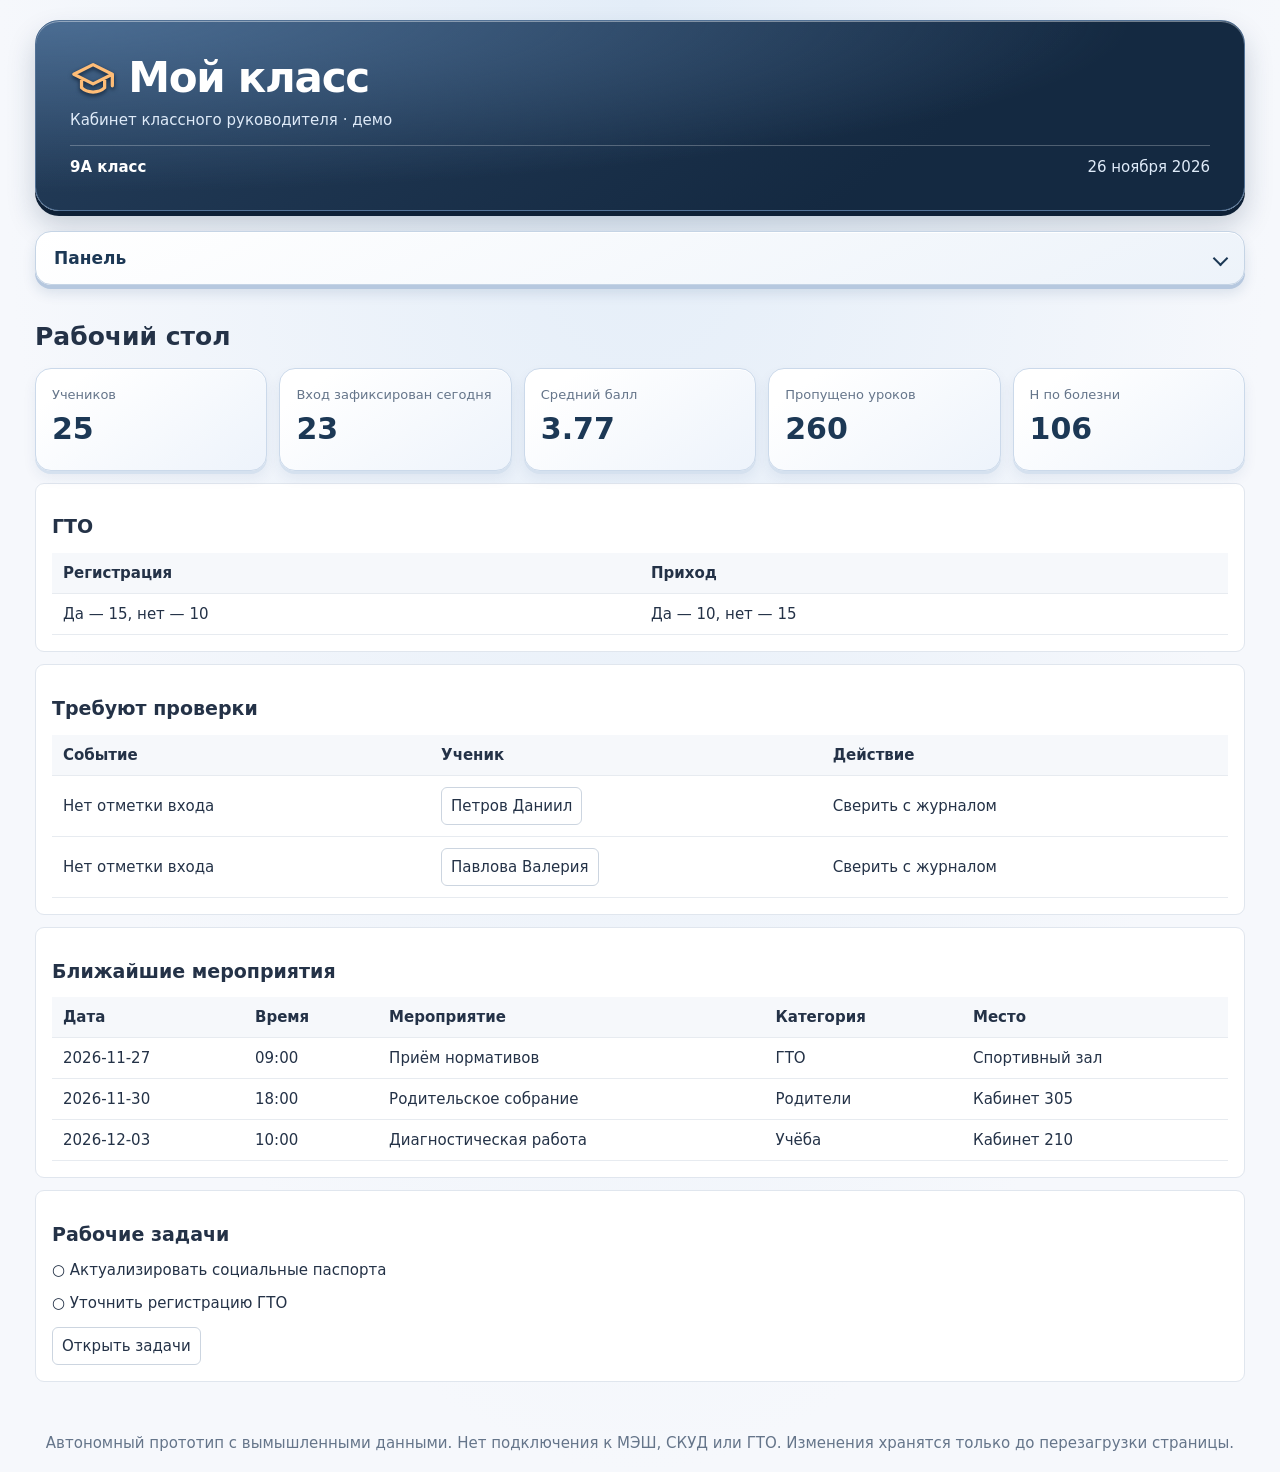
==== classroom-demo.html @ 7d9eeb25 "Move navigation tiles into collapsible panel" ====
<!doctype html><html lang="ru"><meta charset="utf-8"><meta name="viewport" content="width=device-width,initial-scale=1"><title>Кабинет классного руководителя</title><style>*{box-sizing:border-box}body{margin:0;font:15px system-ui;color:#243247;background:#f2f5f9}button,input,select,textarea{font:inherit;padding:9px;border:1px solid #ccd5e0;border-radius:6px;background:white;color:inherit}button{cursor:pointer}button.active,button.primary{background:#244e80;color:white}main{max-width:1250px;margin:auto;padding:20px}h1{font-size:25px}h2{font-size:19px}h3{font-size:16px}.grid{display:grid;grid-template-columns:repeat(auto-fit,minmax(170px,1fr));gap:12px}.card{background:white;border:1px solid #e0e6ee;border-radius:9px;padding:16px;margin-bottom:12px}.metric{font-size:30px;font-weight:700;display:block;margin:8px 0}.muted{color:#65758a;font-size:13px}.scroll{overflow:auto}table{width:100%;border-collapse:collapse;white-space:nowrap}td,th{text-align:left;padding:11px;border-bottom:1px solid #e7ebf0}th{background:#f6f8fb}tr[data-id]{cursor:pointer}tr[data-id]:hover{background:#edf4ff}.bad{color:#a73535}.good{color:#20754d}.warn{color:#9a620e}.tools{display:flex;gap:8px;flex-wrap:wrap;margin-bottom:12px}.bar{height:9px;background:#e8edf3;border-radius:6px;overflow:hidden}.bar i{display:block;height:100%;background:#437bb0}.calendar{display:grid;grid-template-columns:repeat(7,1fr);gap:4px}.day{min-height:65px;text-align:left;padding:5px}.day.event{background:#fff0d9}.day.active{background:#244e80;color:white}label{display:block;margin:8px 0}textarea{width:100%}footer{padding:20px;text-align:center;color:#65758a}@media(max-width:600px){main{padding:10px}td,th{padding:8px}.day{min-height:45px;font-size:12px}}
:root {
  --navy: #142941;
  --ink: #1c3855;
  --gold: #ffbd77;
  --surface: #edf3fa;
}
body {
  background: radial-gradient(ellipse at top, #e3edf8, #f6f8fc 640px);
}
.masthead, .navigation-panel {
  width: min(1210px, calc(100% - 32px));
  margin-inline: auto;
}
.masthead {
  margin-top: 20px;
  padding: clamp(18px, 4vw, 34px);
  border: 1px solid #527195;
  border-radius: 24px;
  color: white;
  background: radial-gradient(ellipse at top left, #4b6d93, transparent 64%),
              linear-gradient(145deg, #243d5a, var(--navy) 72%);
  box-shadow: inset 0 1px 0 #ffffff66, 0 5px 0 #0e2036, 0 15px 28px #172f4b35;
}
.masthead-title {
  display: flex;
  align-items: center;
  gap: 12px;
  font-size: clamp(25px, 5vw, 42px);
  line-height: 1.1;
  letter-spacing: -.03em;
}
.masthead-title svg {
  width: 1.1em;
  height: 1.1em;
  color: var(--gold);
  filter: drop-shadow(0 2px 2px #0e2036);
}
.masthead p { margin: 10px 0 16px; color: #dfebf9; }
.masthead-meta {
  display: flex;
  justify-content: space-between;
  align-items: baseline;
  flex-wrap: wrap;
  gap: 8px 16px;
  padding-top: 12px;
  border-top: 1px solid #ffffff40;
}
.masthead-meta time { color: #dfebf9; }
.section-nav {
  display: grid;
  grid-template-columns: repeat(8, minmax(0, 1fr));
  gap: 14px;
  margin-top: 20px;
  padding-bottom: 10px;
}
.section-nav .nav-tile {
  display: grid;
  grid-template-rows: 32px auto;
  justify-items: center;
  align-content: start;
  gap: 8px;
  min-height: 108px;
  padding: 13px 4px;
  border: 1px solid #c5d4e5;
  border-radius: 17px;
  color: var(--ink);
  background: linear-gradient(155deg, white, var(--surface) 58%, #e1ebf7);
  box-shadow: inset 0 1px 0 white, 0 4px 0 #b6c8df, 0 8px 13px #193f6c20;
  font-size: clamp(12px, 1.7vw, 15px);
  font-weight: 650;
  line-height: 1.2;
  overflow-wrap: anywhere;
  transition: transform 160ms ease, box-shadow 160ms ease;
}
.tile-icon {
  display: grid;
  place-items: center;
  width: 32px;
  height: 32px;
  border-radius: 10px;
  color: #315980;
  background: linear-gradient(150deg, #fbfdff, #d5e3f4);
  box-shadow: inset 0 1px 1px white, 0 2px 3px #25466c28;
}
.tile-icon svg { width: 21px; height: 21px; }
.section-nav .nav-tile.active {
  color: white;
  border-color: #45678d;
  background: linear-gradient(150deg, #3d6188, #172e49);
  box-shadow: inset 0 1px 0 #ffffff60, 0 4px 0 #10253e, 0 8px 13px #193f6c42;
}
.nav-tile.active .tile-icon {
  color: #ffe3bc;
  background: linear-gradient(150deg, #587da3, #314d70);
  box-shadow: inset 0 1px 0 #ffffff55, 0 2px 4px #10253e88;
}
@media (hover: hover) {
  .section-nav .nav-tile:hover { transform: translateY(-2px); }
}
.section-nav .nav-tile:active { transform: translateY(3px); }
.nav-tile:focus-visible { outline: 3px solid #27609c; outline-offset: 3px; }
.grid > .card {
  border-color: #cbd9ea;
  border-radius: 16px;
  background: linear-gradient(145deg, #fff 15%, #edf3fb);
  box-shadow: inset 0 1px 0 white, 0 3px 0 #d5e1ef, 0 7px 14px #193f6c12;
}
.grid .metric { color: var(--ink); }
@media (max-width: 960px) {
  .section-nav { grid-template-columns: repeat(4, minmax(0, 1fr)); }
}
@media (max-width: 600px) {
  .section-nav { grid-template-columns: repeat(3, minmax(0, 1fr)); gap: 12px; }
  .section-nav .nav-tile { min-height: 92px; padding-block: 10px; }
  .grid { grid-template-columns: repeat(auto-fit, minmax(min(100%, 135px), 1fr)); }
}
@media (prefers-reduced-motion: reduce) {
  .section-nav .nav-tile { transition: none; }
}

.navigation-panel { margin-top: 20px; }
.navigation-panel > summary {
  display: flex;
  align-items: center;
  justify-content: space-between;
  min-height: 54px;
  padding: 14px 18px;
  border: 1px solid #c5d4e5;
  border-radius: 16px;
  color: var(--ink);
  background: linear-gradient(155deg, #fff, var(--surface));
  box-shadow: inset 0 1px 0 #fff, 0 4px 0 #b6c8df, 0 8px 13px #193f6c20;
  font-size: 17px;
  font-weight: 650;
  cursor: pointer;
  list-style: none;
}
.navigation-panel > summary::-webkit-details-marker { display: none; }
.navigation-panel > summary::after {
  content: '';
  width: 9px;
  height: 9px;
  border-right: 2px solid currentColor;
  border-bottom: 2px solid currentColor;
  transform: rotate(45deg);
}
.navigation-panel[open] > summary::after { transform: rotate(225deg); }
.navigation-panel > summary:focus-visible {
  outline: 3px solid #27609c;
  outline-offset: 3px;
}
.navigation-panel .section-nav { width: 100%; margin-top: 18px; }
</style>
<header class="masthead">
  <strong class="masthead-title">
    <svg viewBox="0 0 24 24" fill="none" stroke="currentColor" stroke-width="1.7" stroke-linecap="round" stroke-linejoin="round" aria-hidden="true"><path d="m2 10 10-5 10 5-10 5-10-5Zm4 2v5c3 3 9 3 12 0v-5m4-2v6"/></svg>
    Мой класс
  </strong>
  <p>Кабинет классного руководителя · демо</p>
  <div class="masthead-meta"><b>9А класс</b><time datetime="2026-11-26">26 ноября 2026</time></div>
</header>
<details id="navigation-panel" class="navigation-panel">
  <summary>Панель</summary>
  <nav id="nav" class="section-nav" aria-label="Разделы кабинета"></nav>
</details>
<main id="main"></main><footer>Автономный прототип с вымышленными данными. Нет подключения к МЭШ, СКУД или ГТО. Изменения хранятся только до перезагрузки страницы.</footer><script>
const first=['Артём','София','Максим','Анна','Михаил','Мария','Даниил','Алиса','Илья','Полина','Кирилл','Ева','Алексей','Дарья','Роман','Виктория','Никита','Ксения','Егор','Валерия','Матвей','Елизавета','Павел','Арина','Андрей'];const last=['Александров','Васильев','Дмитриев','Иванов','Козлов','Морозов','Петров','Соколов','Орлов','Лебедев','Волков','Смирнов','Новиков','Фёдоров','Попов','Семёнов','Кузнецов','Белов','Зайцев','Павлов','Сидоров','Голубев','Виноградов','Михайлов','Борисов'];const subjects=['Русский язык','Литература','Алгебра','Геометрия','История','Английский язык','Физика','Химия','Биология','Физкультура'];const P=first.map((n,i)=>{const missed=(i*7)%23, sick=Math.floor(missed*(i%5)/5);
let remainingSick=sick;
const grades=subjects.map((s,j)=>{
  const subjectMissed=Math.floor(missed/subjects.length)+((j+i)%subjects.length<missed%subjects.length?1:0);
  const subjectSick=Math.min(remainingSick,subjectMissed);
  remainingSick-=subjectSick;
  return {
    s,
    g:Array.from({length:5},(_,k)=>Math.min(5,2+((i*7+j*3+k*5)%4)+(i%3===0?1:0))),
    missed:subjectMissed,
    sick:subjectSick
  };
});
const entry=i===6||i===19?'—':`08:${String(3+(i*7)%46).padStart(2,'0')}`;return {id:i,name:last[i]+(i%2?'а':'')+' '+n,sex:i%2?'Ж':'М',grades,avg:grades.flatMap(x=>x.g).reduce((a,b)=>a+b,0)/50,missed,sick,entry,exit:entry==='—'?'—':`15:${String(10+i%35).padStart(2,'0')}`,gtoRegistered:i%5>1,gtoDate:i%5>1?'2026-11-20':'',gtoArrived:i%5>2,social:i%7===0?'Требует обновления':'Актуален',family:i%6===0?'Один законный представитель':'Два законных представителя',support:i%8===0?'Предусмотрена школьная поддержка':'Не указана',note:''}});let events=[{date:'2026-11-27',time:'09:00',type:'ГТО',title:'Приём нормативов',place:'Спортивный зал'},{date:'2026-11-30',time:'18:00',type:'Родители',title:'Родительское собрание',place:'Кабинет 305'},{date:'2026-12-03',time:'10:00',type:'Учёба',title:'Диагностическая работа',place:'Кабинет 210'}];let tasks=[{title:'Актуализировать социальные паспорта',done:false},{title:'Уточнить регистрацию ГТО',done:false}];let page='home',pid=0,tab='digital',q='',filter='all',month=10,year=2026,date='2026-11-27';const labels={home:'Рабочий стол',students:'Мой класс',social:'Социальные паспорта',digital:'Цифровые паспорта',gto:'ГТО',calendar:'Календарь',tasks:'Задачи',reports:'Аналитика'};const $=id=>document.getElementById(id),esc=s=>String(s).replace(/[&<>"']/g,c=>({'&':'&amp;','<':'&lt;','>':'&gt;','"':'&quot;',"'":'&#39;'}[c])),sum=f=>P.reduce((a,p)=>a+f(p),0),registered=()=>P.filter(p=>p.gtoRegistered).length,metric=(v,t)=>`<div class="card"><span class="muted">${t}</span><b class="metric">${v}</b></div>`,card=(t,b)=>`<section class="card"><h2>${t}</h2>${b}</section>`,table=(heads,rows)=>`<div class="scroll"><table><thead><tr>${heads.map(h=>`<th>${h}</th>`).join('')}</tr></thead><tbody>${rows.join('')}</tbody></table></div>`,row=(cells,id)=>`<tr ${id===undefined?'':`data-id="${id}"`}>${cells.map(c=>`<td>${c}</td>`).join('')}</tr>`,status=(s,c)=>`<span class="${c}">${esc(s)}</span>`,link=(p)=>`<button onclick="openP(${p.id})">${p.name}</button>`,go=(k, fromNav=false)=>{
  page=k;q='';filter='all';render();
  if(fromNav) {
    $('navigation-panel').open=false;
    $('section-title').focus({preventScroll:true});
  }
},openP=i=>{pid=i;tab=['social','gto'].includes(page)?page:'digital';page='profile';render()},pct=(n,d)=>Math.round(n/d*100),bar=n=>`<div class="bar"><i style="width:${n}%"></i></div>`;
const navTiles = {
  home: ['Главная', '<rect x="3" y="3" width="7" height="7" rx="1"/><rect x="14" y="3" width="7" height="7" rx="1"/><rect x="3" y="14" width="7" height="7" rx="1"/><rect x="14" y="14" width="7" height="7" rx="1"/>'],
  students: ['Ученики', '<circle cx="9" cy="8" r="3"/><path d="M3 20v-2a6 6 0 0 1 12 0v2m1-15a3 3 0 0 1 0 6m2 3a5 5 0 0 1 3 5"/>'],
  social: ['Соц. паспорт', '<rect x="4" y="5" width="16" height="16" rx="3"/><path d="M8 3v4m8-4v4M8 19a4 4 0 0 1 8 0"/><circle cx="12" cy="12" r="2.3"/>'],
  digital: ['Цифр. паспорт', '<path d="M3 21h18M5 17v-3m5 3v-5m5 5v-4m5 4V8M4 11l5-5 4 3 7-6"/>'],
  gto: ['ГТО', '<path d="M7 4h10v6a5 5 0 0 1-10 0V4Zm0 2H3v2a4 4 0 0 0 4 4m10-6h4v2a4 4 0 0 1-4 4m-5 3v4m-4 1h8"/>'],
  calendar: ['Календарь', '<rect x="3" y="5" width="18" height="16" rx="3"/><path d="M7 3v4m10-4v4M3 10h18m-13 4h1m3 0h1m3 0h1m-9 3h1m3 0h1"/>'],
  tasks: ['Задачи', '<rect x="4" y="3" width="16" height="18" rx="3"/><path d="m7 9 1 1 2-2m3 1h4m-10 6 1 1 2-2m3 1h4"/>'],
  reports: ['Аналитика', '<path d="M3 3v18h18M7 17v-4m5 4V9m5 8V5"/>']
};
function renderNavigation() {
  $('nav').innerHTML = Object.entries(navTiles).map(([key, [label, icon]]) => {
    const current = page === key;
    return `<button type="button" class="nav-tile${current ? ' active' : ''}" ${current ? 'aria-current="page"' : ''} onclick="go('${key}', true)">
      <span class="tile-icon"><svg viewBox="0 0 24 24" fill="none" stroke="currentColor" stroke-width="1.7" stroke-linecap="round" stroke-linejoin="round" aria-hidden="true">${icon}</svg></span>
      <span>${label}</span>
    </button>`;
  }).join('');
}

function gtoRegistration(p) {
  return p.gtoRegistered ? `Да (${p.gtoDate.split('-').reverse().join('.')})` : 'Нет';
}
function gtoOverview() {
  const arrived=P.filter(p=>p.gtoArrived).length;
  return card('ГТО',table(['Регистрация','Приход'],[row([
    `Да — ${registered()}, нет — ${P.length-registered()}`,
    `Да — ${arrived}, нет — ${P.length-arrived}`
  ])]));
}
function setGtoRegistration(value) {
  const pupil=P[pid];
  pupil.gtoRegistered=value;
  pupil.gtoDate=value?(pupil.gtoDate||'2026-11-27'):'';
  render();
}
function setGtoDate(input) {
  if(!input.checkValidity()) {
    input.reportValidity();
    return;
  }
  P[pid].gtoDate=input.value;
}
function render(){ renderNavigation();let b=`<h1 id="section-title" tabindex="-1">${labels[page]||'Карточка ученика'}</h1>`;if(page==='home'){b+=`<div class="grid">${metric(P.length,'Учеников')}${metric(P.filter(p=>p.entry!=='—').length,'Вход зафиксирован сегодня')}${metric((sum(p=>p.avg)/25).toFixed(2),'Средний балл')}${metric(sum(p=>p.missed),'Пропущено уроков')}${metric(sum(p=>p.sick),'Н по болезни')}</div>`;b+=gtoOverview()+card('Требуют проверки',table(['Событие','Ученик','Действие'],P.filter(p=>p.entry==='—').map(p=>row(['Нет отметки входа',link(p),'Сверить с журналом']))));b+=card('Ближайшие мероприятия',eventList(events.filter(e=>e.date>='2026-11-26')))+card('Рабочие задачи',tasks.map(t=>`<p>${t.done?'✓':'○'} ${esc(t.title)}</p>`).join('')+'<button onclick="go(\'tasks\')">Открыть задачи</button>')}else if(['students','social','digital','gto'].includes(page)){if(page==='gto')b+=gtoOverview();b+=`<div class="tools"><input id="q" placeholder="Поиск по ФИО" value="${esc(q)}" oninput="q=this.value;render();document.getElementById('q').focus()"><select onchange="filter=this.value;render()">${[['all','Все ученики'],['sick','Есть Н по болезни'],['entry','Нет входа'],['gto','ГТО — нет регистрации'],['social','Паспорт требует обновления']].map(([k,v])=>`<option value="${k}" ${filter===k?'selected':''}>${v}</option>`).join('')}</select></div>`;let ps=P.filter(p=>p.name.toLowerCase().includes(q.toLowerCase())&&(filter==='all'||filter==='sick'&&p.sick>0||filter==='entry'&&p.entry==='—'||filter==='gto'&&!p.gtoRegistered||filter==='social'&&p.social!=='Актуален'));let heads=page==='social'?['Ученик','Актуальность','Дата проверки']:page==='gto'?['Ученик','Регистрация','Приход']:['Ученик','Средний балл','Пропуски','Н по болезни','Вход','Выход'];b+=card('Найдено: '+ps.length,table(heads,ps.map(p=>row(page==='social'?[p.name,status(p.social,p.social==='Актуален'?'good':'warn'),p.social==='Актуален'?'20.11.2026':'01.09.2026']:page==='gto'?[p.name,gtoRegistration(p),p.gtoArrived?'Да':'Нет']:[p.name,p.avg.toFixed(2),p.missed,p.sick,p.entry,p.exit],p.id))))}else if(page==='profile'){let p=P[pid];b+=`<button onclick="go('students')">← К списку</button><h2>${p.name} · 9А</h2><div class="tools">${[['digital','Цифровой паспорт'],['social','Социальный паспорт'],['gto','ГТО'],['notes','Заметки']].map(([k,v])=>`<button class="${tab===k?'active':''}" onclick="tab='${k}';render()">${v}</button>`).join('')}</div>`;if(tab==='digital'){b+=`<div class="grid">${metric(p.avg.toFixed(2),'Средний балл')}${metric(p.missed,'Пропущено уроков')}${metric(p.sick,'Н по болезни')}</div>`+card('Успеваемость за текущий период',table(['Предмет','Оценки','Средний','Н','Н по болезни'],p.grades.map(g=>row([g.s,g.g.join(' · '),(g.g.reduce((a,b)=>a+b,0)/g.g.length).toFixed(2),g.missed,g.sick]))))+card('Посещаемость уроков',`<p>По демонстрационному плану: 240 уроков. Посещено: ${240-p.missed}. Посещаемость: ${pct(240-p.missed,240)}%.</p>${bar(pct(240-p.missed,240))}`)+card('История проходов через СКУД',table(['Дата','Первый вход','Последний выход'],[row(['26.11.2026',p.entry,p.exit]),row(['25.11.2026','08:14','15:23']),row(['24.11.2026','08:09','15:19'])])+'<p class="muted">Отсутствие отметки прохода не доказывает отсутствие ученика на уроке.</p>')}else if(tab==='social'){b+=card('Социальные сведения (вымышленные)',`<p>Состав семьи: ${p.family}</p><p>Социальная поддержка: ${p.support}</p><p>Контакты представителей: не используются в демо</p><p>Актуальность: ${p.social}</p><button onclick="P[pid].social='Актуален';render()">Отметить проверенным</button><p class="muted">В реальной системе доступ только по полномочиям.</p>`)}else if(tab==='gto'){b+=card('ГТО',table(['Регистрация','Приход'],[row([
  `<label>Регистрация <select onchange="setGtoRegistration(this.value==='yes')" aria-label="Регистрация ГТО">
    <option value="yes" ${p.gtoRegistered?'selected':''}>Да</option>
    <option value="no" ${!p.gtoRegistered?'selected':''}>Нет</option>
  </select></label>
  ${p.gtoRegistered?`<label>Дата сдачи <input type="date" value="${p.gtoDate}" required aria-label="Дата сдачи ГТО" onchange="setGtoDate(this)"></label>`:''}`,
  `<label>Приход <select aria-label="Приход ГТО" onchange="P[pid].gtoArrived=this.value==='yes';render()">
    <option value="yes" ${p.gtoArrived?'selected':''}>Да</option>
    <option value="no" ${!p.gtoArrived?'selected':''}>Нет</option>
  </select></label>`
])]))}else b+=card('Рабочая заметка',`<textarea rows="5" oninput="P[pid].note=this.value" placeholder="Добавить заметку">${esc(p.note)}</textarea><p class="muted">Сохраняется в текущем сеансе.</p>`)}else if(page==='calendar'){let count=new Date(year,month+1,0).getDate(),offset=(new Date(year,month,1).getDay()+6)%7,iso=d=>`${year}-${String(month+1).padStart(2,'0')}-${String(d).padStart(2,'0')}`;b+=card('Календарь',`<div class="tools"><button onclick="shift(-1)">←</button><b>${new Date(year,month,1).toLocaleDateString('ru',{month:'long',year:'numeric'})}</b><button onclick="shift(1)">→</button></div><div class="calendar">${['Пн','Вт','Ср','Чт','Пт','Сб','Вс'].map(x=>`<b>${x}</b>`).join('')}${'<span></span>'.repeat(offset)}${Array.from({length:count},(_,i)=>`<button class="day ${events.some(e=>e.date===iso(i+1))?'event':''} ${date===iso(i+1)?'active':''}" onclick="date='${iso(i+1)}';render()">${i+1}${events.some(e=>e.date===iso(i+1))?' •':''}</button>`).join('')}</div>`)+card('Мероприятия '+date,eventList(events.filter(e=>e.date===date)))+card('Добавить мероприятие',`<form onsubmit="addEvent(event)"><label>Название <input name="title" required></label><label>Дата <input name="date" type="date" value="${date}" required></label><label>Время <input name="time" type="time" required></label><label>Категория <select name="type"><option>Учёба</option><option>ГТО</option><option>Родители</option><option>Спорт</option><option>Школа</option></select></label><label>Место <input name="place"></label><button class="primary">Добавить</button></form>`)}else if(page==='tasks'){b+=card('Список задач',tasks.map((t,i)=>`<label><input type="checkbox" ${t.done?'checked':''} onchange="tasks[${i}].done=this.checked;render()"> ${esc(t.title)}</label>`).join('')+`<form onsubmit="event.preventDefault();tasks.push({title:this.title.value,done:false});render()"><input name="title" required placeholder="Новая задача"><button>Добавить</button></form>`)}else{b+=`<div class="grid">${metric(sum(p=>p.missed),'Пропущено уроков')}${metric(sum(p=>p.sick),'Н по болезни')}${metric(P.filter(p=>p.social!=='Актуален').length,'Паспорта к обновлению')}</div>`+gtoOverview()+card('Средний балл по предметам',subjects.map((s,j)=>{let v=sum(p=>p.grades[j].g.reduce((a,b)=>a+b,0)/5)/25;return `<p>${s} — ${v.toFixed(2)}</p>${bar(v/5*100)}`}).join(''))+card('Сводный реестр',`<button onclick="download()">Выгрузить CSV для Excel</button>`)}$('main').innerHTML=b;document.querySelectorAll('tr[data-id]').forEach(r=>r.onclick=()=>openP(+r.dataset.id))}function eventList(es){return es.length?table(['Дата','Время','Мероприятие','Категория','Место'],es.slice().sort((a,b)=>(a.date+a.time).localeCompare(b.date+b.time)).map(e=>row([esc(e.date),esc(e.time),esc(e.title),esc(e.type),esc(e.place)]))):'<p>Мероприятий нет</p>'}function shift(n){let d=new Date(year,month+n,1);year=d.getFullYear();month=d.getMonth();render()}function addEvent(e){e.preventDefault();let x=Object.fromEntries(new FormData(e.target));events.push(x);date=x.date;let d=new Date(date+'T12:00:00');year=d.getFullYear();month=d.getMonth();render()}function download(){let csv='\ufeffУченик;Средний балл;Пропуски;Н по болезни;Вход;Выход;ГТО — Регистрация;ГТО — Приход\n'+P.map(p=>[p.name,p.avg.toFixed(2).replace('.',','),p.missed,p.sick,p.entry,p.exit,gtoRegistration(p),p.gtoArrived?'Да':'Нет'].join(';')).join('\n');let a=document.createElement('a');a.href=URL.createObjectURL(new Blob([csv],{type:'text/csv;charset=utf-8'}));a.download='9A-demo.csv';a.click();URL.revokeObjectURL(a.href)}render();</script></html>
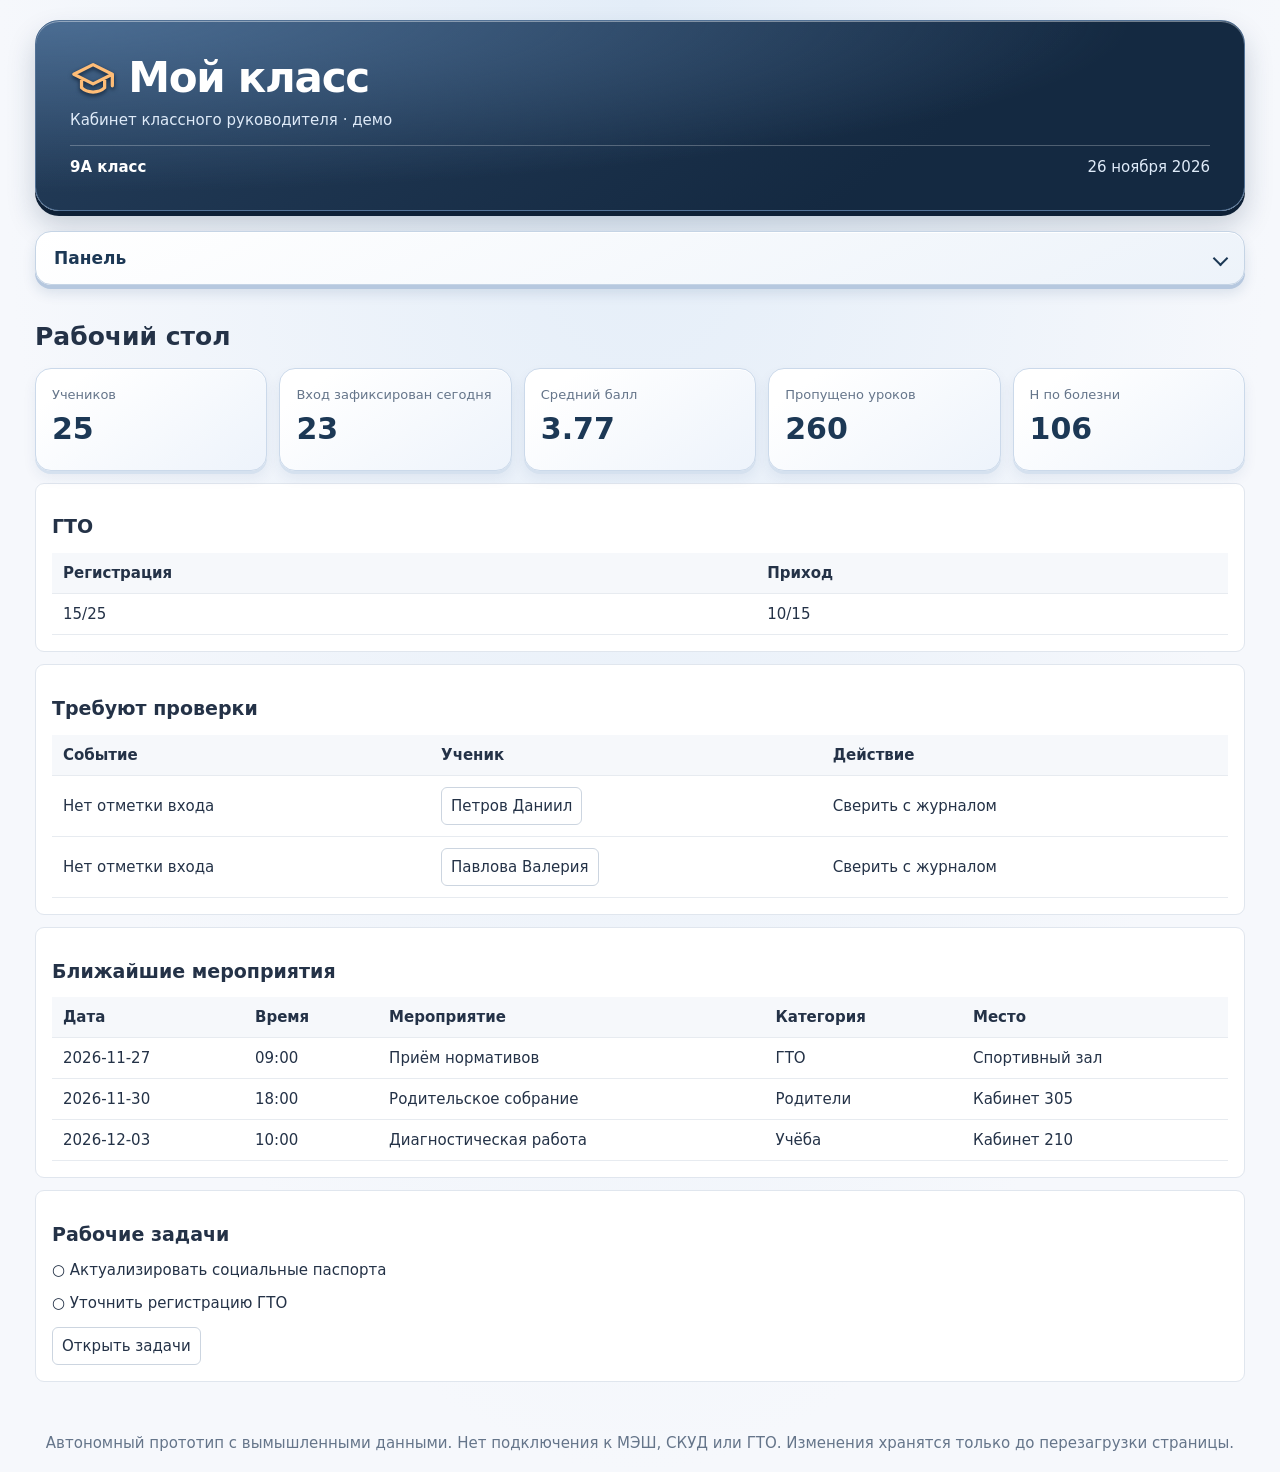
==== commit a802bcab: "Show GTO registration and arrival ratios" ====
--- a/classroom-demo.html
+++ b/classroom-demo.html
@@ -209,10 +209,11 @@
   return p.gtoRegistered ? `Да (${p.gtoDate.split('-').reverse().join('.')})` : 'Нет';
 }
 function gtoOverview() {
-  const arrived=P.filter(p=>p.gtoArrived).length;
+  const registeredCount=registered();
+  const arrived=P.filter(p=>p.gtoRegistered&&p.gtoArrived).length;
   return card('ГТО',table(['Регистрация','Приход'],[row([
-    `Да — ${registered()}, нет — ${P.length-registered()}`,
-    `Да — ${arrived}, нет — ${P.length-arrived}`
+    `${registeredCount}/${P.length}`,
+    `${arrived}/${registeredCount}`
   ])]));
 }
 function setGtoRegistration(value) {
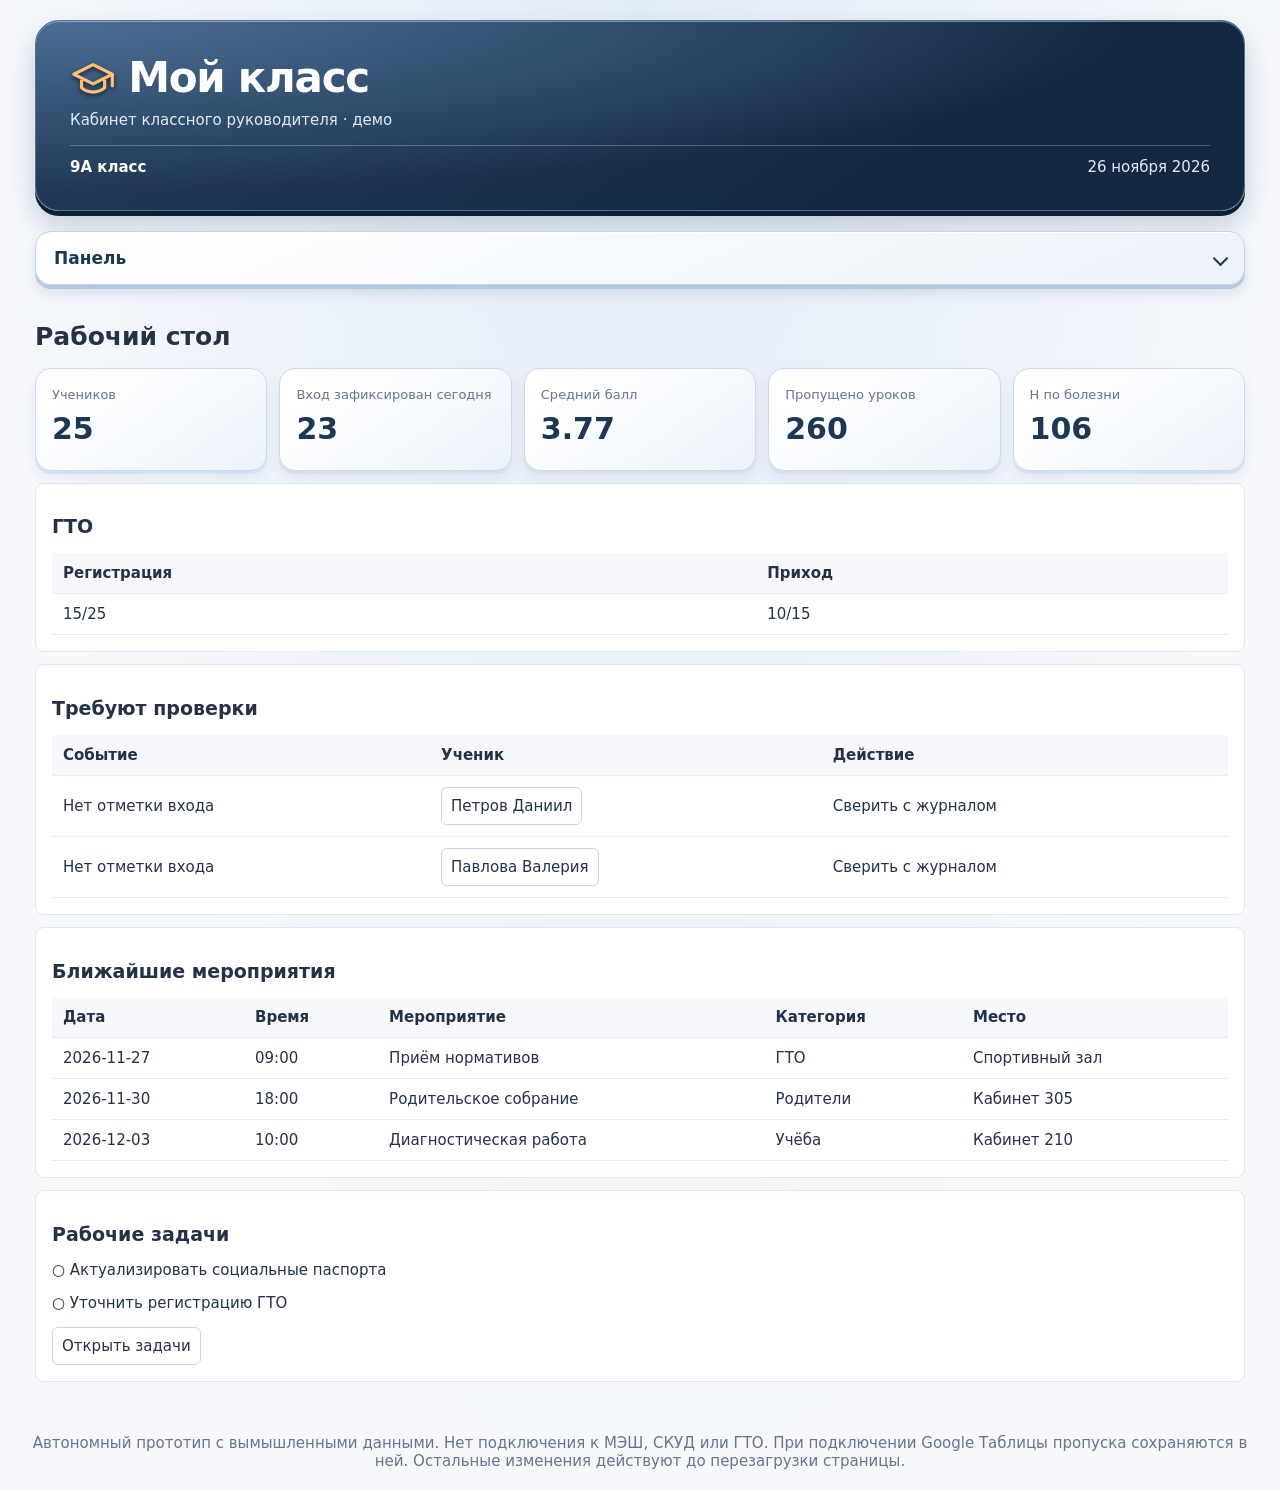
==== commit db69bb02: "Connect teacher exit passes to a Google Sheets Apps Script handler" ====
--- a/classroom-demo.html
+++ b/classroom-demo.html
@@ -151,6 +151,38 @@
   outline-offset: 3px;
 }
 .navigation-panel .section-nav { width: 100%; margin-top: 18px; }
+
+.pass-list table { white-space: normal; }
+.pass-list td:last-child { width: 160px; }
+.pass-list button { min-height: 44px; }
+.pass-dialog {
+  width: min(440px, calc(100% - 24px));
+  max-height: calc(100dvh - 32px);
+  overflow: auto;
+  padding: 24px;
+  border: 1px solid #c5d4e5;
+  border-radius: 22px;
+  color: var(--ink);
+  background: linear-gradient(145deg, #fff, #edf3fb);
+  box-shadow: inset 0 1px 0 white, 0 8px 0 #9cb0ca, 0 24px 70px #14294155;
+}
+.pass-dialog::backdrop { background: #14294188; }
+.pass-dialog h2 { margin: 0; }
+.pass-dialog form label { margin: 16px 0; }
+.pass-dialog input { display: block; width: 100%; min-width: 0; margin-top: 6px; }
+.pass-dialog button { min-height: 44px; }
+.pass-dialog .dialog-actions { display: flex; flex-wrap: wrap; gap: 10px; margin-top: 20px; }
+.pass-qr { margin: 18px auto; max-width: 300px; background: white; }
+.pass-qr svg { display: block; width: 100%; height: auto; }
+.pass-date { font-size: 20px; font-weight: 700; }
+.pass-error { color: #a73535; }
+
+.pass-settings { max-width: 600px; }
+.pass-settings label { margin-block: 14px; }
+.pass-settings input { display: block; width: 100%; margin-top: 6px; min-height: 44px; }
+.pass-settings a { display: inline-block; margin: 12px; color: #244e80; }
+.pass-dialog fieldset { border: 0; padding: 0; margin: 0; min-width: 0; }
+.pass-dialog fieldset:disabled { opacity: .7; }
 </style>
 <header class="masthead">
   <strong class="masthead-title">
@@ -164,7 +196,33 @@
   <summary>Панель</summary>
   <nav id="nav" class="section-nav" aria-label="Разделы кабинета"></nav>
 </details>
-<main id="main"></main><footer>Автономный прототип с вымышленными данными. Нет подключения к МЭШ, СКУД или ГТО. Изменения хранятся только до перезагрузки страницы.</footer><script>
+<main id="main"></main>
+<dialog id="exit-pass-dialog" class="pass-dialog" aria-labelledby="exit-pass-title" oncancel="if(passSending) event.preventDefault()">
+  <h2 id="exit-pass-title">Выдать пропуск</h2>
+  <p id="exit-pass-student"></p>
+  <form id="exit-pass-form" onsubmit="createExitPass(event)">
+    <fieldset>
+    <label>Дата выхода <input name="exitDate" type="date" required></label>
+    <label>Время выхода (Москва) <input name="exitTime" type="time" required></label>
+    <p id="exit-pass-progress" role="status"></p>
+    <p id="exit-pass-error" class="pass-error" role="alert" hidden></p>
+    <div class="dialog-actions">
+      <button class="primary" type="submit">Создать</button>
+      <button type="button" onclick="$('exit-pass-dialog').close()">Отмена</button>
+    </div>
+    </fieldset>
+  </form>
+  <section id="exit-pass-result" hidden aria-label="Созданный пропуск">
+    <div id="exit-pass-qr" class="pass-qr"></div>
+    <p id="exit-pass-departure" class="pass-date"></p>
+    <div class="dialog-actions">
+      <button type="button" onclick="$('exit-pass-dialog').close()">Закрыть</button>
+    </div>
+  </section>
+</dialog>
+<script src="vendor/qrcode-generator-2.0.4.js"></script>
+<script src="integration/pass-panel.js"></script>
+<footer>Автономный прототип с вымышленными данными. Нет подключения к МЭШ, СКУД или ГТО. При подключении Google Таблицы пропуска сохраняются в ней. Остальные изменения действуют до перезагрузки страницы.</footer><script>
 const first=['Артём','София','Максим','Анна','Михаил','Мария','Даниил','Алиса','Илья','Полина','Кирилл','Ева','Алексей','Дарья','Роман','Виктория','Никита','Ксения','Егор','Валерия','Матвей','Елизавета','Павел','Арина','Андрей'];const last=['Александров','Васильев','Дмитриев','Иванов','Козлов','Морозов','Петров','Соколов','Орлов','Лебедев','Волков','Смирнов','Новиков','Фёдоров','Попов','Семёнов','Кузнецов','Белов','Зайцев','Павлов','Сидоров','Голубев','Виноградов','Михайлов','Борисов'];const subjects=['Русский язык','Литература','Алгебра','Геометрия','История','Английский язык','Физика','Химия','Биология','Физкультура'];const P=first.map((n,i)=>{const missed=(i*7)%23, sick=Math.floor(missed*(i%5)/5);
 let remainingSick=sick;
 const grades=subjects.map((s,j)=>{
@@ -178,7 +236,7 @@
     sick:subjectSick
   };
 });
-const entry=i===6||i===19?'—':`08:${String(3+(i*7)%46).padStart(2,'0')}`;return {id:i,name:last[i]+(i%2?'а':'')+' '+n,sex:i%2?'Ж':'М',grades,avg:grades.flatMap(x=>x.g).reduce((a,b)=>a+b,0)/50,missed,sick,entry,exit:entry==='—'?'—':`15:${String(10+i%35).padStart(2,'0')}`,gtoRegistered:i%5>1,gtoDate:i%5>1?'2026-11-20':'',gtoArrived:i%5>2,social:i%7===0?'Требует обновления':'Актуален',family:i%6===0?'Один законный представитель':'Два законных представителя',support:i%8===0?'Предусмотрена школьная поддержка':'Не указана',note:''}});let events=[{date:'2026-11-27',time:'09:00',type:'ГТО',title:'Приём нормативов',place:'Спортивный зал'},{date:'2026-11-30',time:'18:00',type:'Родители',title:'Родительское собрание',place:'Кабинет 305'},{date:'2026-12-03',time:'10:00',type:'Учёба',title:'Диагностическая работа',place:'Кабинет 210'}];let tasks=[{title:'Актуализировать социальные паспорта',done:false},{title:'Уточнить регистрацию ГТО',done:false}];let page='home',pid=0,tab='digital',q='',filter='all',month=10,year=2026,date='2026-11-27';const labels={home:'Рабочий стол',students:'Мой класс',social:'Социальные паспорта',digital:'Цифровые паспорта',gto:'ГТО',calendar:'Календарь',tasks:'Задачи',reports:'Аналитика'};const $=id=>document.getElementById(id),esc=s=>String(s).replace(/[&<>"']/g,c=>({'&':'&amp;','<':'&lt;','>':'&gt;','"':'&quot;',"'":'&#39;'}[c])),sum=f=>P.reduce((a,p)=>a+f(p),0),registered=()=>P.filter(p=>p.gtoRegistered).length,metric=(v,t)=>`<div class="card"><span class="muted">${t}</span><b class="metric">${v}</b></div>`,card=(t,b)=>`<section class="card"><h2>${t}</h2>${b}</section>`,table=(heads,rows)=>`<div class="scroll"><table><thead><tr>${heads.map(h=>`<th>${h}</th>`).join('')}</tr></thead><tbody>${rows.join('')}</tbody></table></div>`,row=(cells,id)=>`<tr ${id===undefined?'':`data-id="${id}"`}>${cells.map(c=>`<td>${c}</td>`).join('')}</tr>`,status=(s,c)=>`<span class="${c}">${esc(s)}</span>`,link=(p)=>`<button onclick="openP(${p.id})">${p.name}</button>`,go=(k, fromNav=false)=>{
+const entry=i===6||i===19?'—':`08:${String(3+(i*7)%46).padStart(2,'0')}`;return {id:i,name:last[i]+(i%2?'а':'')+' '+n,sex:i%2?'Ж':'М',grades,avg:grades.flatMap(x=>x.g).reduce((a,b)=>a+b,0)/50,missed,sick,entry,exit:entry==='—'?'—':`15:${String(10+i%35).padStart(2,'0')}`,gtoRegistered:i%5>1,gtoDate:i%5>1?'2026-11-20':'',gtoArrived:i%5>2,social:i%7===0?'Требует обновления':'Актуален',family:i%6===0?'Один законный представитель':'Два законных представителя',support:i%8===0?'Предусмотрена школьная поддержка':'Не указана',note:''}});let events=[{date:'2026-11-27',time:'09:00',type:'ГТО',title:'Приём нормативов',place:'Спортивный зал'},{date:'2026-11-30',time:'18:00',type:'Родители',title:'Родительское собрание',place:'Кабинет 305'},{date:'2026-12-03',time:'10:00',type:'Учёба',title:'Диагностическая работа',place:'Кабинет 210'}];let tasks=[{title:'Актуализировать социальные паспорта',done:false},{title:'Уточнить регистрацию ГТО',done:false}];let page='home',pid=0,tab='digital',q='',filter='all',month=10,year=2026,date='2026-11-27';const labels={home:'Рабочий стол',students:'Мой класс',social:'Социальные паспорта',digital:'Цифровые паспорта',gto:'ГТО',calendar:'Календарь',tasks:'Задачи',reports:'Аналитика',passes:'Пропуск'};const $=id=>document.getElementById(id),esc=s=>String(s).replace(/[&<>"']/g,c=>({'&':'&amp;','<':'&lt;','>':'&gt;','"':'&quot;',"'":'&#39;'}[c])),sum=f=>P.reduce((a,p)=>a+f(p),0),registered=()=>P.filter(p=>p.gtoRegistered).length,metric=(v,t)=>`<div class="card"><span class="muted">${t}</span><b class="metric">${v}</b></div>`,card=(t,b)=>`<section class="card"><h2>${t}</h2>${b}</section>`,table=(heads,rows)=>`<div class="scroll"><table><thead><tr>${heads.map(h=>`<th>${h}</th>`).join('')}</tr></thead><tbody>${rows.join('')}</tbody></table></div>`,row=(cells,id)=>`<tr ${id===undefined?'':`data-id="${id}"`}>${cells.map(c=>`<td>${c}</td>`).join('')}</tr>`,status=(s,c)=>`<span class="${c}">${esc(s)}</span>`,link=(p)=>`<button onclick="openP(${p.id})">${p.name}</button>`,go=(k, fromNav=false)=>{
   page=k;q='';filter='all';render();
   if(fromNav) {
     $('navigation-panel').open=false;
@@ -193,6 +251,7 @@
   gto: ['ГТО', '<path d="M7 4h10v6a5 5 0 0 1-10 0V4Zm0 2H3v2a4 4 0 0 0 4 4m10-6h4v2a4 4 0 0 1-4 4m-5 3v4m-4 1h8"/>'],
   calendar: ['Календарь', '<rect x="3" y="5" width="18" height="16" rx="3"/><path d="M7 3v4m10-4v4M3 10h18m-13 4h1m3 0h1m3 0h1m-9 3h1m3 0h1"/>'],
   tasks: ['Задачи', '<rect x="4" y="3" width="16" height="18" rx="3"/><path d="m7 9 1 1 2-2m3 1h4m-10 6 1 1 2-2m3 1h4"/>'],
+  passes: ['Пропуск', '<path d="M14 4H4v16h10M10 12h11m-4-4 4 4-4 4"/>'],
   reports: ['Аналитика', '<path d="M3 3v18h18M7 17v-4m5 4V9m5 8V5"/>']
 };
 function renderNavigation() {
@@ -229,7 +288,8 @@
   }
   P[pid].gtoDate=input.value;
 }
-function render(){ renderNavigation();let b=`<h1 id="section-title" tabindex="-1">${labels[page]||'Карточка ученика'}</h1>`;if(page==='home'){b+=`<div class="grid">${metric(P.length,'Учеников')}${metric(P.filter(p=>p.entry!=='—').length,'Вход зафиксирован сегодня')}${metric((sum(p=>p.avg)/25).toFixed(2),'Средний балл')}${metric(sum(p=>p.missed),'Пропущено уроков')}${metric(sum(p=>p.sick),'Н по болезни')}</div>`;b+=gtoOverview()+card('Требуют проверки',table(['Событие','Ученик','Действие'],P.filter(p=>p.entry==='—').map(p=>row(['Нет отметки входа',link(p),'Сверить с журналом']))));b+=card('Ближайшие мероприятия',eventList(events.filter(e=>e.date>='2026-11-26')))+card('Рабочие задачи',tasks.map(t=>`<p>${t.done?'✓':'○'} ${esc(t.title)}</p>`).join('')+'<button onclick="go(\'tasks\')">Открыть задачи</button>')}else if(['students','social','digital','gto'].includes(page)){if(page==='gto')b+=gtoOverview();b+=`<div class="tools"><input id="q" placeholder="Поиск по ФИО" value="${esc(q)}" oninput="q=this.value;render();document.getElementById('q').focus()"><select onchange="filter=this.value;render()">${[['all','Все ученики'],['sick','Есть Н по болезни'],['entry','Нет входа'],['gto','ГТО — нет регистрации'],['social','Паспорт требует обновления']].map(([k,v])=>`<option value="${k}" ${filter===k?'selected':''}>${v}</option>`).join('')}</select></div>`;let ps=P.filter(p=>p.name.toLowerCase().includes(q.toLowerCase())&&(filter==='all'||filter==='sick'&&p.sick>0||filter==='entry'&&p.entry==='—'||filter==='gto'&&!p.gtoRegistered||filter==='social'&&p.social!=='Актуален'));let heads=page==='social'?['Ученик','Актуальность','Дата проверки']:page==='gto'?['Ученик','Регистрация','Приход']:['Ученик','Средний балл','Пропуски','Н по болезни','Вход','Выход'];b+=card('Найдено: '+ps.length,table(heads,ps.map(p=>row(page==='social'?[p.name,status(p.social,p.social==='Актуален'?'good':'warn'),p.social==='Актуален'?'20.11.2026':'01.09.2026']:page==='gto'?[p.name,gtoRegistration(p),p.gtoArrived?'Да':'Нет']:[p.name,p.avg.toFixed(2),p.missed,p.sick,p.entry,p.exit],p.id))))}else if(page==='profile'){let p=P[pid];b+=`<button onclick="go('students')">← К списку</button><h2>${p.name} · 9А</h2><div class="tools">${[['digital','Цифровой паспорт'],['social','Социальный паспорт'],['gto','ГТО'],['notes','Заметки']].map(([k,v])=>`<button class="${tab===k?'active':''}" onclick="tab='${k}';render()">${v}</button>`).join('')}</div>`;if(tab==='digital'){b+=`<div class="grid">${metric(p.avg.toFixed(2),'Средний балл')}${metric(p.missed,'Пропущено уроков')}${metric(p.sick,'Н по болезни')}</div>`+card('Успеваемость за текущий период',table(['Предмет','Оценки','Средний','Н','Н по болезни'],p.grades.map(g=>row([g.s,g.g.join(' · '),(g.g.reduce((a,b)=>a+b,0)/g.g.length).toFixed(2),g.missed,g.sick]))))+card('Посещаемость уроков',`<p>По демонстрационному плану: 240 уроков. Посещено: ${240-p.missed}. Посещаемость: ${pct(240-p.missed,240)}%.</p>${bar(pct(240-p.missed,240))}`)+card('История проходов через СКУД',table(['Дата','Первый вход','Последний выход'],[row(['26.11.2026',p.entry,p.exit]),row(['25.11.2026','08:14','15:23']),row(['24.11.2026','08:09','15:19'])])+'<p class="muted">Отсутствие отметки прохода не доказывает отсутствие ученика на уроке.</p>')}else if(tab==='social'){b+=card('Социальные сведения (вымышленные)',`<p>Состав семьи: ${p.family}</p><p>Социальная поддержка: ${p.support}</p><p>Контакты представителей: не используются в демо</p><p>Актуальность: ${p.social}</p><button onclick="P[pid].social='Актуален';render()">Отметить проверенным</button><p class="muted">В реальной системе доступ только по полномочиям.</p>`)}else if(tab==='gto'){b+=card('ГТО',table(['Регистрация','Приход'],[row([
+
+function render(){ renderNavigation();let b=`<h1 id="section-title" tabindex="-1">${labels[page]||'Карточка ученика'}</h1>`;if(page==='home'){b+=`<div class="grid">${metric(P.length,'Учеников')}${metric(P.filter(p=>p.entry!=='—').length,'Вход зафиксирован сегодня')}${metric((sum(p=>p.avg)/25).toFixed(2),'Средний балл')}${metric(sum(p=>p.missed),'Пропущено уроков')}${metric(sum(p=>p.sick),'Н по болезни')}</div>`;b+=gtoOverview()+card('Требуют проверки',table(['Событие','Ученик','Действие'],P.filter(p=>p.entry==='—').map(p=>row(['Нет отметки входа',link(p),'Сверить с журналом']))));b+=card('Ближайшие мероприятия',eventList(events.filter(e=>e.date>='2026-11-26')))+card('Рабочие задачи',tasks.map(t=>`<p>${t.done?'✓':'○'} ${esc(t.title)}</p>`).join('')+'<button onclick="go(\'tasks\')">Открыть задачи</button>')}else if(['students','social','digital','gto'].includes(page)){if(page==='gto')b+=gtoOverview();b+=`<div class="tools"><input id="q" placeholder="Поиск по ФИО" value="${esc(q)}" oninput="q=this.value;render();document.getElementById('q').focus()"><select onchange="filter=this.value;render()">${[['all','Все ученики'],['sick','Есть Н по болезни'],['entry','Нет входа'],['gto','ГТО — нет регистрации'],['social','Паспорт требует обновления']].map(([k,v])=>`<option value="${k}" ${filter===k?'selected':''}>${v}</option>`).join('')}</select></div>`;let ps=P.filter(p=>p.name.toLowerCase().includes(q.toLowerCase())&&(filter==='all'||filter==='sick'&&p.sick>0||filter==='entry'&&p.entry==='—'||filter==='gto'&&!p.gtoRegistered||filter==='social'&&p.social!=='Актуален'));let heads=page==='social'?['Ученик','Актуальность','Дата проверки']:page==='gto'?['Ученик','Регистрация','Приход']:['Ученик','Средний балл','Пропуски','Н по болезни','Вход','Выход'];b+=card('Найдено: '+ps.length,table(heads,ps.map(p=>row(page==='social'?[p.name,status(p.social,p.social==='Актуален'?'good':'warn'),p.social==='Актуален'?'20.11.2026':'01.09.2026']:page==='gto'?[p.name,gtoRegistration(p),p.gtoArrived?'Да':'Нет']:[p.name,p.avg.toFixed(2),p.missed,p.sick,p.entry,p.exit],p.id))))}else if(page==='passes'){b+=renderPassList()}else if(page==='profile'){let p=P[pid];b+=`<button onclick="go('students')">← К списку</button><h2>${p.name} · 9А</h2><div class="tools">${[['digital','Цифровой паспорт'],['social','Социальный паспорт'],['gto','ГТО'],['notes','Заметки']].map(([k,v])=>`<button class="${tab===k?'active':''}" onclick="tab='${k}';render()">${v}</button>`).join('')}</div>`;if(tab==='digital'){b+=`<div class="grid">${metric(p.avg.toFixed(2),'Средний балл')}${metric(p.missed,'Пропущено уроков')}${metric(p.sick,'Н по болезни')}</div>`+card('Успеваемость за текущий период',table(['Предмет','Оценки','Средний','Н','Н по болезни'],p.grades.map(g=>row([g.s,g.g.join(' · '),(g.g.reduce((a,b)=>a+b,0)/g.g.length).toFixed(2),g.missed,g.sick]))))+card('Посещаемость уроков',`<p>По демонстрационному плану: 240 уроков. Посещено: ${240-p.missed}. Посещаемость: ${pct(240-p.missed,240)}%.</p>${bar(pct(240-p.missed,240))}`)+card('История проходов через СКУД',table(['Дата','Первый вход','Последний выход'],[row(['26.11.2026',p.entry,p.exit]),row(['25.11.2026','08:14','15:23']),row(['24.11.2026','08:09','15:19'])])+'<p class="muted">Отсутствие отметки прохода не доказывает отсутствие ученика на уроке.</p>')}else if(tab==='social'){b+=card('Социальные сведения (вымышленные)',`<p>Состав семьи: ${p.family}</p><p>Социальная поддержка: ${p.support}</p><p>Контакты представителей: не используются в демо</p><p>Актуальность: ${p.social}</p><button onclick="P[pid].social='Актуален';render()">Отметить проверенным</button><p class="muted">В реальной системе доступ только по полномочиям.</p>`)}else if(tab==='gto'){b+=card('ГТО',table(['Регистрация','Приход'],[row([
   `<label>Регистрация <select onchange="setGtoRegistration(this.value==='yes')" aria-label="Регистрация ГТО">
     <option value="yes" ${p.gtoRegistered?'selected':''}>Да</option>
     <option value="no" ${!p.gtoRegistered?'selected':''}>Нет</option>
@@ -239,4 +299,4 @@
     <option value="yes" ${p.gtoArrived?'selected':''}>Да</option>
     <option value="no" ${!p.gtoArrived?'selected':''}>Нет</option>
   </select></label>`
-])]))}else b+=card('Рабочая заметка',`<textarea rows="5" oninput="P[pid].note=this.value" placeholder="Добавить заметку">${esc(p.note)}</textarea><p class="muted">Сохраняется в текущем сеансе.</p>`)}else if(page==='calendar'){let count=new Date(year,month+1,0).getDate(),offset=(new Date(year,month,1).getDay()+6)%7,iso=d=>`${year}-${String(month+1).padStart(2,'0')}-${String(d).padStart(2,'0')}`;b+=card('Календарь',`<div class="tools"><button onclick="shift(-1)">←</button><b>${new Date(year,month,1).toLocaleDateString('ru',{month:'long',year:'numeric'})}</b><button onclick="shift(1)">→</button></div><div class="calendar">${['Пн','Вт','Ср','Чт','Пт','Сб','Вс'].map(x=>`<b>${x}</b>`).join('')}${'<span></span>'.repeat(offset)}${Array.from({length:count},(_,i)=>`<button class="day ${events.some(e=>e.date===iso(i+1))?'event':''} ${date===iso(i+1)?'active':''}" onclick="date='${iso(i+1)}';render()">${i+1}${events.some(e=>e.date===iso(i+1))?' •':''}</button>`).join('')}</div>`)+card('Мероприятия '+date,eventList(events.filter(e=>e.date===date)))+card('Добавить мероприятие',`<form onsubmit="addEvent(event)"><label>Название <input name="title" required></label><label>Дата <input name="date" type="date" value="${date}" required></label><label>Время <input name="time" type="time" required></label><label>Категория <select name="type"><option>Учёба</option><option>ГТО</option><option>Родители</option><option>Спорт</option><option>Школа</option></select></label><label>Место <input name="place"></label><button class="primary">Добавить</button></form>`)}else if(page==='tasks'){b+=card('Список задач',tasks.map((t,i)=>`<label><input type="checkbox" ${t.done?'checked':''} onchange="tasks[${i}].done=this.checked;render()"> ${esc(t.title)}</label>`).join('')+`<form onsubmit="event.preventDefault();tasks.push({title:this.title.value,done:false});render()"><input name="title" required placeholder="Новая задача"><button>Добавить</button></form>`)}else{b+=`<div class="grid">${metric(sum(p=>p.missed),'Пропущено уроков')}${metric(sum(p=>p.sick),'Н по болезни')}${metric(P.filter(p=>p.social!=='Актуален').length,'Паспорта к обновлению')}</div>`+gtoOverview()+card('Средний балл по предметам',subjects.map((s,j)=>{let v=sum(p=>p.grades[j].g.reduce((a,b)=>a+b,0)/5)/25;return `<p>${s} — ${v.toFixed(2)}</p>${bar(v/5*100)}`}).join(''))+card('Сводный реестр',`<button onclick="download()">Выгрузить CSV для Excel</button>`)}$('main').innerHTML=b;document.querySelectorAll('tr[data-id]').forEach(r=>r.onclick=()=>openP(+r.dataset.id))}function eventList(es){return es.length?table(['Дата','Время','Мероприятие','Категория','Место'],es.slice().sort((a,b)=>(a.date+a.time).localeCompare(b.date+b.time)).map(e=>row([esc(e.date),esc(e.time),esc(e.title),esc(e.type),esc(e.place)]))):'<p>Мероприятий нет</p>'}function shift(n){let d=new Date(year,month+n,1);year=d.getFullYear();month=d.getMonth();render()}function addEvent(e){e.preventDefault();let x=Object.fromEntries(new FormData(e.target));events.push(x);date=x.date;let d=new Date(date+'T12:00:00');year=d.getFullYear();month=d.getMonth();render()}function download(){let csv='\ufeffУченик;Средний балл;Пропуски;Н по болезни;Вход;Выход;ГТО — Регистрация;ГТО — Приход\n'+P.map(p=>[p.name,p.avg.toFixed(2).replace('.',','),p.missed,p.sick,p.entry,p.exit,gtoRegistration(p),p.gtoArrived?'Да':'Нет'].join(';')).join('\n');let a=document.createElement('a');a.href=URL.createObjectURL(new Blob([csv],{type:'text/csv;charset=utf-8'}));a.download='9A-demo.csv';a.click();URL.revokeObjectURL(a.href)}render();</script></html>
+])]))}else b+=card('Рабочая заметка',`<textarea rows="5" oninput="P[pid].note=this.value" placeholder="Добавить заметку">${esc(p.note)}</textarea><p class="muted">Сохраняется в текущем сеансе.</p>`)}else if(page==='calendar'){let count=new Date(year,month+1,0).getDate(),offset=(new Date(year,month,1).getDay()+6)%7,iso=d=>`${year}-${String(month+1).padStart(2,'0')}-${String(d).padStart(2,'0')}`;b+=card('Календарь',`<div class="tools"><button onclick="shift(-1)">←</button><b>${new Date(year,month,1).toLocaleDateString('ru',{month:'long',year:'numeric'})}</b><button onclick="shift(1)">→</button></div><div class="calendar">${['Пн','Вт','Ср','Чт','Пт','Сб','Вс'].map(x=>`<b>${x}</b>`).join('')}${'<span></span>'.repeat(offset)}${Array.from({length:count},(_,i)=>`<button class="day ${events.some(e=>e.date===iso(i+1))?'event':''} ${date===iso(i+1)?'active':''}" onclick="date='${iso(i+1)}';render()">${i+1}${events.some(e=>e.date===iso(i+1))?' •':''}</button>`).join('')}</div>`)+card('Мероприятия '+date,eventList(events.filter(e=>e.date===date)))+card('Добавить мероприятие',`<form onsubmit="addEvent(event)"><label>Название <input name="title" required></label><label>Дата <input name="date" type="date" value="${date}" required></label><label>Время <input name="time" type="time" required></label><label>Категория <select name="type"><option>Учёба</option><option>ГТО</option><option>Родители</option><option>Спорт</option><option>Школа</option></select></label><label>Место <input name="place"></label><button class="primary">Добавить</button></form>`)}else if(page==='tasks'){b+=card('Список задач',tasks.map((t,i)=>`<label><input type="checkbox" ${t.done?'checked':''} onchange="tasks[${i}].done=this.checked;render()"> ${esc(t.title)}</label>`).join('')+`<form onsubmit="event.preventDefault();tasks.push({title:this.title.value,done:false});render()"><input name="title" required placeholder="Новая задача"><button>Добавить</button></form>`)}else{b+=`<div class="grid">${metric(sum(p=>p.missed),'Пропущено уроков')}${metric(sum(p=>p.sick),'Н по болезни')}${metric(P.filter(p=>p.social!=='Актуален').length,'Паспорта к обновлению')}</div>`+gtoOverview()+card('Средний балл по предметам',subjects.map((s,j)=>{let v=sum(p=>p.grades[j].g.reduce((a,b)=>a+b,0)/5)/25;return `<p>${s} — ${v.toFixed(2)}</p>${bar(v/5*100)}`}).join(''))+card('Сводный реестр',`<button onclick="download()">Выгрузить CSV для Excel</button>`)}$('main').innerHTML=b;document.querySelectorAll('tr[data-id]').forEach(r=>r.onclick=()=>openP(+r.dataset.id))}function eventList(es){return es.length?table(['Дата','Время','Мероприятие','Категория','Место'],es.slice().sort((a,b)=>(a.date+a.time).localeCompare(b.date+b.time)).map(e=>row([esc(e.date),esc(e.time),esc(e.title),esc(e.type),esc(e.place)]))):'<p>Мероприятий нет</p>'}function shift(n){let d=new Date(year,month+n,1);year=d.getFullYear();month=d.getMonth();render()}function addEvent(e){e.preventDefault();let x=Object.fromEntries(new FormData(e.target));events.push(x);date=x.date;let d=new Date(date+'T12:00:00');year=d.getFullYear();month=d.getMonth();render()}function download(){let csv='\ufeffУченик;Средний балл;Пропуски;Н по болезни;Вход;Выход;ГТО — Регистрация;ГТО — Приход\n'+P.map(p=>[p.name,p.avg.toFixed(2).replace('.',','),p.missed,p.sick,p.entry,p.exit,gtoRegistration(p),p.gtoArrived?'Да':'Нет'].join(';')).join('\n');let a=document.createElement('a');a.href=URL.createObjectURL(new Blob([csv],{type:'text/csv;charset=utf-8'}));a.download='9A-demo.csv';a.click();URL.revokeObjectURL(a.href)}initializePasses();render();</script></html>
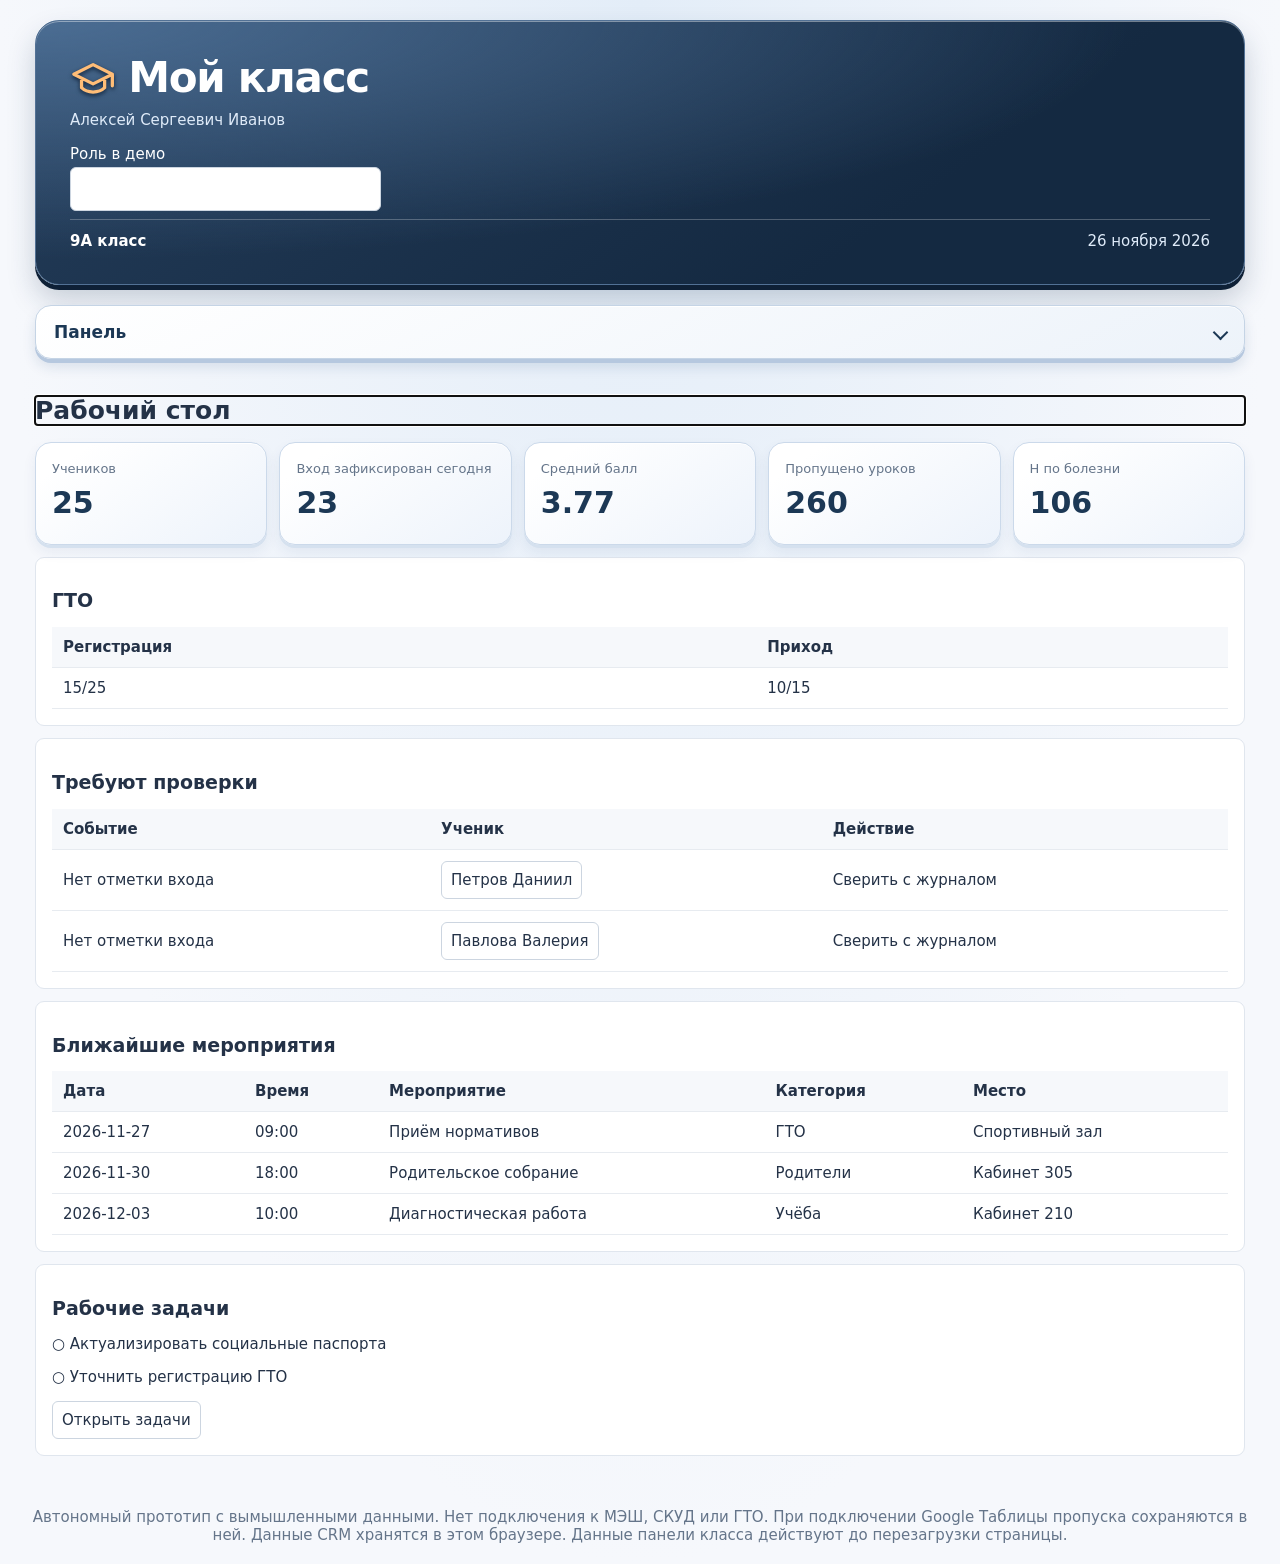
==== commit 8e942df9: "Integrate teacher dashboard with school CRM roles" ====
--- a/classroom-demo.html
+++ b/classroom-demo.html
@@ -183,14 +183,21 @@
 .pass-settings a { display: inline-block; margin: 12px; color: #244e80; }
 .pass-dialog fieldset { border: 0; padding: 0; margin: 0; min-width: 0; }
 .pass-dialog fieldset:disabled { opacity: .7; }
+.role-picker { max-width: 100%; }
+.role-picker select { display: block; max-width: 100%; min-height: 44px; margin-top: 4px; }
+.crm-content input:not([type="checkbox"]), .crm-content select, .crm-content button { min-height: 44px; max-width: 100%; }
+.crm-content .line { display: flex; justify-content: space-between; align-items: center; flex-wrap: wrap; gap: 8px; padding: 8px 0; border-bottom: 1px solid #e7ebf0; }
+.crm-content .bubble { background: #edf4ff; border-radius: 6px; padding: 10px; margin: 8px 0; overflow-wrap: anywhere; }
+.crm-content p { overflow-wrap: anywhere; }
 </style>
 <header class="masthead">
   <strong class="masthead-title">
     <svg viewBox="0 0 24 24" fill="none" stroke="currentColor" stroke-width="1.7" stroke-linecap="round" stroke-linejoin="round" aria-hidden="true"><path d="m2 10 10-5 10 5-10 5-10-5Zm4 2v5c3 3 9 3 12 0v-5m4-2v6"/></svg>
     Мой класс
   </strong>
-  <p>Кабинет классного руководителя · демо</p>
-  <div class="masthead-meta"><b>9А класс</b><time datetime="2026-11-26">26 ноября 2026</time></div>
+  <p id="school-person"></p>
+  <label class="role-picker">Роль в демо <select id="school-role" onchange="changeSchoolRole(this.value)"></select></label>
+  <div class="masthead-meta"><b id="school-scope">9А класс</b><time datetime="2026-11-26">26 ноября 2026</time></div>
 </header>
 <details id="navigation-panel" class="navigation-panel">
   <summary>Панель</summary>
@@ -215,6 +222,7 @@
   <section id="exit-pass-result" hidden aria-label="Созданный пропуск">
     <div id="exit-pass-qr" class="pass-qr"></div>
     <p id="exit-pass-departure" class="pass-date"></p>
+    <p id="exit-pass-location"></p>
     <div class="dialog-actions">
       <button type="button" onclick="$('exit-pass-dialog').close()">Закрыть</button>
     </div>
@@ -222,7 +230,8 @@
 </dialog>
 <script src="vendor/qrcode-generator-2.0.4.js"></script>
 <script src="integration/pass-panel.js"></script>
-<footer>Автономный прототип с вымышленными данными. Нет подключения к МЭШ, СКУД или ГТО. При подключении Google Таблицы пропуска сохраняются в ней. Остальные изменения действуют до перезагрузки страницы.</footer><script>
+<script src="integration/school-crm.js"></script>
+<footer>Автономный прототип с вымышленными данными. Нет подключения к МЭШ, СКУД или ГТО. При подключении Google Таблицы пропуска сохраняются в ней. Данные CRM хранятся в этом браузере. Данные панели класса действуют до перезагрузки страницы.</footer><script>
 const first=['Артём','София','Максим','Анна','Михаил','Мария','Даниил','Алиса','Илья','Полина','Кирилл','Ева','Алексей','Дарья','Роман','Виктория','Никита','Ксения','Егор','Валерия','Матвей','Елизавета','Павел','Арина','Андрей'];const last=['Александров','Васильев','Дмитриев','Иванов','Козлов','Морозов','Петров','Соколов','Орлов','Лебедев','Волков','Смирнов','Новиков','Фёдоров','Попов','Семёнов','Кузнецов','Белов','Зайцев','Павлов','Сидоров','Голубев','Виноградов','Михайлов','Борисов'];const subjects=['Русский язык','Литература','Алгебра','Геометрия','История','Английский язык','Физика','Химия','Биология','Физкультура'];const P=first.map((n,i)=>{const missed=(i*7)%23, sick=Math.floor(missed*(i%5)/5);
 let remainingSick=sick;
 const grades=subjects.map((s,j)=>{
@@ -237,12 +246,14 @@
   };
 });
 const entry=i===6||i===19?'—':`08:${String(3+(i*7)%46).padStart(2,'0')}`;return {id:i,name:last[i]+(i%2?'а':'')+' '+n,sex:i%2?'Ж':'М',grades,avg:grades.flatMap(x=>x.g).reduce((a,b)=>a+b,0)/50,missed,sick,entry,exit:entry==='—'?'—':`15:${String(10+i%35).padStart(2,'0')}`,gtoRegistered:i%5>1,gtoDate:i%5>1?'2026-11-20':'',gtoArrived:i%5>2,social:i%7===0?'Требует обновления':'Актуален',family:i%6===0?'Один законный представитель':'Два законных представителя',support:i%8===0?'Предусмотрена школьная поддержка':'Не указана',note:''}});let events=[{date:'2026-11-27',time:'09:00',type:'ГТО',title:'Приём нормативов',place:'Спортивный зал'},{date:'2026-11-30',time:'18:00',type:'Родители',title:'Родительское собрание',place:'Кабинет 305'},{date:'2026-12-03',time:'10:00',type:'Учёба',title:'Диагностическая работа',place:'Кабинет 210'}];let tasks=[{title:'Актуализировать социальные паспорта',done:false},{title:'Уточнить регистрацию ГТО',done:false}];let page='home',pid=0,tab='digital',q='',filter='all',month=10,year=2026,date='2026-11-27';const labels={home:'Рабочий стол',students:'Мой класс',social:'Социальные паспорта',digital:'Цифровые паспорта',gto:'ГТО',calendar:'Календарь',tasks:'Задачи',reports:'Аналитика',passes:'Пропуск'};const $=id=>document.getElementById(id),esc=s=>String(s).replace(/[&<>"']/g,c=>({'&':'&amp;','<':'&lt;','>':'&gt;','"':'&quot;',"'":'&#39;'}[c])),sum=f=>P.reduce((a,p)=>a+f(p),0),registered=()=>P.filter(p=>p.gtoRegistered).length,metric=(v,t)=>`<div class="card"><span class="muted">${t}</span><b class="metric">${v}</b></div>`,card=(t,b)=>`<section class="card"><h2>${t}</h2>${b}</section>`,table=(heads,rows)=>`<div class="scroll"><table><thead><tr>${heads.map(h=>`<th>${h}</th>`).join('')}</tr></thead><tbody>${rows.join('')}</tbody></table></div>`,row=(cells,id)=>`<tr ${id===undefined?'':`data-id="${id}"`}>${cells.map(c=>`<td>${c}</td>`).join('')}</tr>`,status=(s,c)=>`<span class="${c}">${esc(s)}</span>`,link=(p)=>`<button onclick="openP(${p.id})">${p.name}</button>`,go=(k, fromNav=false)=>{
+  if (!SchoolCRM.canOpen(k)) return;
   page=k;q='';filter='all';render();
   if(fromNav) {
     $('navigation-panel').open=false;
     $('section-title').focus({preventScroll:true});
   }
-},openP=i=>{pid=i;tab=['social','gto'].includes(page)?page:'digital';page='profile';render()},pct=(n,d)=>Math.round(n/d*100),bar=n=>`<div class="bar"><i style="width:${n}%"></i></div>`;
+  if(k==='passes'&&!passConnectionReady) connectPassTable();
+},openP=i=>{if(!SchoolCRM.isTeacher()||!P[i])return;pid=i;tab=['social','gto'].includes(page)?page:'digital';page='profile';render()},pct=(n,d)=>Math.round(n/d*100),bar=n=>`<div class="bar"><i style="width:${n}%"></i></div>`;
 const navTiles = {
   home: ['Главная', '<rect x="3" y="3" width="7" height="7" rx="1"/><rect x="14" y="3" width="7" height="7" rx="1"/><rect x="3" y="14" width="7" height="7" rx="1"/><rect x="14" y="14" width="7" height="7" rx="1"/>'],
   students: ['Ученики', '<circle cx="9" cy="8" r="3"/><path d="M3 20v-2a6 6 0 0 1 12 0v2m1-15a3 3 0 0 1 0 6m2 3a5 5 0 0 1 3 5"/>'],
@@ -252,10 +263,15 @@
   calendar: ['Календарь', '<rect x="3" y="5" width="18" height="16" rx="3"/><path d="M7 3v4m10-4v4M3 10h18m-13 4h1m3 0h1m3 0h1m-9 3h1m3 0h1"/>'],
   tasks: ['Задачи', '<rect x="4" y="3" width="16" height="18" rx="3"/><path d="m7 9 1 1 2-2m3 1h4m-10 6 1 1 2-2m3 1h4"/>'],
   passes: ['Пропуск', '<path d="M14 4H4v16h10M10 12h11m-4-4 4 4-4 4"/>'],
+  classes: ['Классы и педагоги', '<path d="M3 4h18v12H3zM8 21h8m-4-5v5"/>'],
+  schedule: ['Расписание', '<rect x="3" y="4" width="18" height="17" rx="2"/><path d="M3 9h18m-9 3v4l3 2"/>'],
+  chat: ['Сообщения', '<path d="M4 4h16v12H9l-5 4zM8 9h8m-8 3h5"/>'],
+  requests: ['Обращения', '<path d="M4 4h16v16H4zM8 8h8m-8 4h8m-8 4h4"/>'],
+  admin: ['Настройки', '<path d="M4 6h16M4 12h16M4 18h16"/><circle cx="9" cy="6" r="2" fill="currentColor"/><circle cx="15" cy="12" r="2" fill="currentColor"/><circle cx="9" cy="18" r="2" fill="currentColor"/>'],
   reports: ['Аналитика', '<path d="M3 3v18h18M7 17v-4m5 4V9m5 8V5"/>']
 };
 function renderNavigation() {
-  $('nav').innerHTML = Object.entries(navTiles).map(([key, [label, icon]]) => {
+  $('nav').innerHTML = Object.entries(navTiles).filter(([key]) => SchoolCRM.canOpen(key)).map(([key, [label, icon]]) => {
     const current = page === key;
     return `<button type="button" class="nav-tile${current ? ' active' : ''}" ${current ? 'aria-current="page"' : ''} onclick="go('${key}', true)">
       <span class="tile-icon"><svg viewBox="0 0 24 24" fill="none" stroke="currentColor" stroke-width="1.7" stroke-linecap="round" stroke-linejoin="round" aria-hidden="true">${icon}</svg></span>
@@ -276,12 +292,14 @@
   ])]));
 }
 function setGtoRegistration(value) {
+  if (!SchoolCRM.isTeacher()) return;
   const pupil=P[pid];
   pupil.gtoRegistered=value;
   pupil.gtoDate=value?(pupil.gtoDate||'2026-11-27'):'';
   render();
 }
 function setGtoDate(input) {
+  if (!SchoolCRM.isTeacher()) return;
   if(!input.checkValidity()) {
     input.reportValidity();
     return;
@@ -289,7 +307,38 @@
   P[pid].gtoDate=input.value;
 }
 
-function render(){ renderNavigation();let b=`<h1 id="section-title" tabindex="-1">${labels[page]||'Карточка ученика'}</h1>`;if(page==='home'){b+=`<div class="grid">${metric(P.length,'Учеников')}${metric(P.filter(p=>p.entry!=='—').length,'Вход зафиксирован сегодня')}${metric((sum(p=>p.avg)/25).toFixed(2),'Средний балл')}${metric(sum(p=>p.missed),'Пропущено уроков')}${metric(sum(p=>p.sick),'Н по болезни')}</div>`;b+=gtoOverview()+card('Требуют проверки',table(['Событие','Ученик','Действие'],P.filter(p=>p.entry==='—').map(p=>row(['Нет отметки входа',link(p),'Сверить с журналом']))));b+=card('Ближайшие мероприятия',eventList(events.filter(e=>e.date>='2026-11-26')))+card('Рабочие задачи',tasks.map(t=>`<p>${t.done?'✓':'○'} ${esc(t.title)}</p>`).join('')+'<button onclick="go(\'tasks\')">Открыть задачи</button>')}else if(['students','social','digital','gto'].includes(page)){if(page==='gto')b+=gtoOverview();b+=`<div class="tools"><input id="q" placeholder="Поиск по ФИО" value="${esc(q)}" oninput="q=this.value;render();document.getElementById('q').focus()"><select onchange="filter=this.value;render()">${[['all','Все ученики'],['sick','Есть Н по болезни'],['entry','Нет входа'],['gto','ГТО — нет регистрации'],['social','Паспорт требует обновления']].map(([k,v])=>`<option value="${k}" ${filter===k?'selected':''}>${v}</option>`).join('')}</select></div>`;let ps=P.filter(p=>p.name.toLowerCase().includes(q.toLowerCase())&&(filter==='all'||filter==='sick'&&p.sick>0||filter==='entry'&&p.entry==='—'||filter==='gto'&&!p.gtoRegistered||filter==='social'&&p.social!=='Актуален'));let heads=page==='social'?['Ученик','Актуальность','Дата проверки']:page==='gto'?['Ученик','Регистрация','Приход']:['Ученик','Средний балл','Пропуски','Н по болезни','Вход','Выход'];b+=card('Найдено: '+ps.length,table(heads,ps.map(p=>row(page==='social'?[p.name,status(p.social,p.social==='Актуален'?'good':'warn'),p.social==='Актуален'?'20.11.2026':'01.09.2026']:page==='gto'?[p.name,gtoRegistration(p),p.gtoArrived?'Да':'Нет']:[p.name,p.avg.toFixed(2),p.missed,p.sick,p.entry,p.exit],p.id))))}else if(page==='passes'){b+=renderPassList()}else if(page==='profile'){let p=P[pid];b+=`<button onclick="go('students')">← К списку</button><h2>${p.name} · 9А</h2><div class="tools">${[['digital','Цифровой паспорт'],['social','Социальный паспорт'],['gto','ГТО'],['notes','Заметки']].map(([k,v])=>`<button class="${tab===k?'active':''}" onclick="tab='${k}';render()">${v}</button>`).join('')}</div>`;if(tab==='digital'){b+=`<div class="grid">${metric(p.avg.toFixed(2),'Средний балл')}${metric(p.missed,'Пропущено уроков')}${metric(p.sick,'Н по болезни')}</div>`+card('Успеваемость за текущий период',table(['Предмет','Оценки','Средний','Н','Н по болезни'],p.grades.map(g=>row([g.s,g.g.join(' · '),(g.g.reduce((a,b)=>a+b,0)/g.g.length).toFixed(2),g.missed,g.sick]))))+card('Посещаемость уроков',`<p>По демонстрационному плану: 240 уроков. Посещено: ${240-p.missed}. Посещаемость: ${pct(240-p.missed,240)}%.</p>${bar(pct(240-p.missed,240))}`)+card('История проходов через СКУД',table(['Дата','Первый вход','Последний выход'],[row(['26.11.2026',p.entry,p.exit]),row(['25.11.2026','08:14','15:23']),row(['24.11.2026','08:09','15:19'])])+'<p class="muted">Отсутствие отметки прохода не доказывает отсутствие ученика на уроке.</p>')}else if(tab==='social'){b+=card('Социальные сведения (вымышленные)',`<p>Состав семьи: ${p.family}</p><p>Социальная поддержка: ${p.support}</p><p>Контакты представителей: не используются в демо</p><p>Актуальность: ${p.social}</p><button onclick="P[pid].social='Актуален';render()">Отметить проверенным</button><p class="muted">В реальной системе доступ только по полномочиям.</p>`)}else if(tab==='gto'){b+=card('ГТО',table(['Регистрация','Приход'],[row([
+function changeSchoolRole(role) {
+  if (!Object.hasOwn(SchoolCRM.roles, role)) return;
+  if (passSending) {
+    $('school-role').value = 'teacher';
+    return;
+  }
+  $('exit-pass-dialog').close();
+  passPupilId = null;
+  SchoolCRM.changeRole(role);
+  $('school-role').value = role;
+  $('school-person').textContent = SchoolCRM.name();
+  $('school-scope').textContent = SchoolCRM.isTeacher() ? `${SchoolCRM.teacherClass} класс` : 'Школьная CRM';
+  go('home', true);
+}
+
+window.schoolGo = section => {
+  if (section === page) render();
+  else go(section, true);
+};
+
+function render(){
+  if (!SchoolCRM.canOpen(page)) page = 'home';
+  renderNavigation();
+  const crmContent = SchoolCRM.content(page);
+  const classroomPage = SchoolCRM.isTeacher() && ['home','students','social','digital','gto','calendar','tasks','reports','passes','profile'].includes(page);
+  if (!classroomPage) {
+    const heading = SchoolCRM.pages[page] || 'Рабочий стол';
+    $('main').innerHTML = `<h1 id="section-title" tabindex="-1">${heading}</h1><div class="crm-content">${crmContent}</div>`;
+    SchoolCRM.targets();
+    return;
+  }
+  let b=`<h1 id="section-title" tabindex="-1">${labels[page]||'Карточка ученика'}</h1>`;if(page==='home'){b+=`<div class="grid">${metric(P.length,'Учеников')}${metric(P.filter(p=>p.entry!=='—').length,'Вход зафиксирован сегодня')}${metric((sum(p=>p.avg)/25).toFixed(2),'Средний балл')}${metric(sum(p=>p.missed),'Пропущено уроков')}${metric(sum(p=>p.sick),'Н по болезни')}</div>`;b+=gtoOverview()+card('Требуют проверки',table(['Событие','Ученик','Действие'],P.filter(p=>p.entry==='—').map(p=>row(['Нет отметки входа',link(p),'Сверить с журналом']))));b+=card('Ближайшие мероприятия',eventList(events.filter(e=>e.date>='2026-11-26')))+card('Рабочие задачи',tasks.map(t=>`<p>${t.done?'✓':'○'} ${esc(t.title)}</p>`).join('')+'<button onclick="go(\'tasks\')">Открыть задачи</button>')}else if(['students','social','digital','gto'].includes(page)){if(page==='gto')b+=gtoOverview();b+=`<div class="tools"><input id="q" placeholder="Поиск по ФИО" value="${esc(q)}" oninput="q=this.value;render();document.getElementById('q').focus()"><select onchange="filter=this.value;render()">${[['all','Все ученики'],['sick','Есть Н по болезни'],['entry','Нет входа'],['gto','ГТО — нет регистрации'],['social','Паспорт требует обновления']].map(([k,v])=>`<option value="${k}" ${filter===k?'selected':''}>${v}</option>`).join('')}</select></div>`;let ps=P.filter(p=>p.name.toLowerCase().includes(q.toLowerCase())&&(filter==='all'||filter==='sick'&&p.sick>0||filter==='entry'&&p.entry==='—'||filter==='gto'&&!p.gtoRegistered||filter==='social'&&p.social!=='Актуален'));let heads=page==='social'?['Ученик','Актуальность','Дата проверки']:page==='gto'?['Ученик','Регистрация','Приход']:['Ученик','Средний балл','Пропуски','Н по болезни','Вход','Выход'];b+=card('Найдено: '+ps.length,table(heads,ps.map(p=>row(page==='social'?[p.name,status(p.social,p.social==='Актуален'?'good':'warn'),p.social==='Актуален'?'20.11.2026':'01.09.2026']:page==='gto'?[p.name,gtoRegistration(p),p.gtoArrived?'Да':'Нет']:[p.name,p.avg.toFixed(2),p.missed,p.sick,p.entry,p.exit],p.id))))}else if(page==='passes'){b+=renderPassList()}else if(page==='profile'){let p=P[pid];b+=`<button onclick="go('students')">← К списку</button><h2>${p.name} · 9А</h2><div class="tools">${[['digital','Цифровой паспорт'],['social','Социальный паспорт'],['gto','ГТО'],['notes','Заметки']].map(([k,v])=>`<button class="${tab===k?'active':''}" onclick="tab='${k}';render()">${v}</button>`).join('')}</div>`;if(tab==='digital'){b+=`<div class="grid">${metric(p.avg.toFixed(2),'Средний балл')}${metric(p.missed,'Пропущено уроков')}${metric(p.sick,'Н по болезни')}</div>`+card('Успеваемость за текущий период',table(['Предмет','Оценки','Средний','Н','Н по болезни'],p.grades.map(g=>row([g.s,g.g.join(' · '),(g.g.reduce((a,b)=>a+b,0)/g.g.length).toFixed(2),g.missed,g.sick]))))+card('Посещаемость уроков',`<p>По демонстрационному плану: 240 уроков. Посещено: ${240-p.missed}. Посещаемость: ${pct(240-p.missed,240)}%.</p>${bar(pct(240-p.missed,240))}`)+card('История проходов через СКУД',table(['Дата','Первый вход','Последний выход'],[row(['26.11.2026',p.entry,p.exit]),row(['25.11.2026','08:14','15:23']),row(['24.11.2026','08:09','15:19'])])+'<p class="muted">Отсутствие отметки прохода не доказывает отсутствие ученика на уроке.</p>')}else if(tab==='social'){b+=card('Социальные сведения (вымышленные)',`<p>Состав семьи: ${p.family}</p><p>Социальная поддержка: ${p.support}</p><p>Контакты представителей: не используются в демо</p><p>Актуальность: ${p.social}</p><button onclick="P[pid].social='Актуален';render()">Отметить проверенным</button><p class="muted">В реальной системе доступ только по полномочиям.</p>`)}else if(tab==='gto'){b+=card('ГТО',table(['Регистрация','Приход'],[row([
   `<label>Регистрация <select onchange="setGtoRegistration(this.value==='yes')" aria-label="Регистрация ГТО">
     <option value="yes" ${p.gtoRegistered?'selected':''}>Да</option>
     <option value="no" ${!p.gtoRegistered?'selected':''}>Нет</option>
@@ -299,4 +348,7 @@
     <option value="yes" ${p.gtoArrived?'selected':''}>Да</option>
     <option value="no" ${!p.gtoArrived?'selected':''}>Нет</option>
   </select></label>`
-])]))}else b+=card('Рабочая заметка',`<textarea rows="5" oninput="P[pid].note=this.value" placeholder="Добавить заметку">${esc(p.note)}</textarea><p class="muted">Сохраняется в текущем сеансе.</p>`)}else if(page==='calendar'){let count=new Date(year,month+1,0).getDate(),offset=(new Date(year,month,1).getDay()+6)%7,iso=d=>`${year}-${String(month+1).padStart(2,'0')}-${String(d).padStart(2,'0')}`;b+=card('Календарь',`<div class="tools"><button onclick="shift(-1)">←</button><b>${new Date(year,month,1).toLocaleDateString('ru',{month:'long',year:'numeric'})}</b><button onclick="shift(1)">→</button></div><div class="calendar">${['Пн','Вт','Ср','Чт','Пт','Сб','Вс'].map(x=>`<b>${x}</b>`).join('')}${'<span></span>'.repeat(offset)}${Array.from({length:count},(_,i)=>`<button class="day ${events.some(e=>e.date===iso(i+1))?'event':''} ${date===iso(i+1)?'active':''}" onclick="date='${iso(i+1)}';render()">${i+1}${events.some(e=>e.date===iso(i+1))?' •':''}</button>`).join('')}</div>`)+card('Мероприятия '+date,eventList(events.filter(e=>e.date===date)))+card('Добавить мероприятие',`<form onsubmit="addEvent(event)"><label>Название <input name="title" required></label><label>Дата <input name="date" type="date" value="${date}" required></label><label>Время <input name="time" type="time" required></label><label>Категория <select name="type"><option>Учёба</option><option>ГТО</option><option>Родители</option><option>Спорт</option><option>Школа</option></select></label><label>Место <input name="place"></label><button class="primary">Добавить</button></form>`)}else if(page==='tasks'){b+=card('Список задач',tasks.map((t,i)=>`<label><input type="checkbox" ${t.done?'checked':''} onchange="tasks[${i}].done=this.checked;render()"> ${esc(t.title)}</label>`).join('')+`<form onsubmit="event.preventDefault();tasks.push({title:this.title.value,done:false});render()"><input name="title" required placeholder="Новая задача"><button>Добавить</button></form>`)}else{b+=`<div class="grid">${metric(sum(p=>p.missed),'Пропущено уроков')}${metric(sum(p=>p.sick),'Н по болезни')}${metric(P.filter(p=>p.social!=='Актуален').length,'Паспорта к обновлению')}</div>`+gtoOverview()+card('Средний балл по предметам',subjects.map((s,j)=>{let v=sum(p=>p.grades[j].g.reduce((a,b)=>a+b,0)/5)/25;return `<p>${s} — ${v.toFixed(2)}</p>${bar(v/5*100)}`}).join(''))+card('Сводный реестр',`<button onclick="download()">Выгрузить CSV для Excel</button>`)}$('main').innerHTML=b;document.querySelectorAll('tr[data-id]').forEach(r=>r.onclick=()=>openP(+r.dataset.id))}function eventList(es){return es.length?table(['Дата','Время','Мероприятие','Категория','Место'],es.slice().sort((a,b)=>(a.date+a.time).localeCompare(b.date+b.time)).map(e=>row([esc(e.date),esc(e.time),esc(e.title),esc(e.type),esc(e.place)]))):'<p>Мероприятий нет</p>'}function shift(n){let d=new Date(year,month+n,1);year=d.getFullYear();month=d.getMonth();render()}function addEvent(e){e.preventDefault();let x=Object.fromEntries(new FormData(e.target));events.push(x);date=x.date;let d=new Date(date+'T12:00:00');year=d.getFullYear();month=d.getMonth();render()}function download(){let csv='\ufeffУченик;Средний балл;Пропуски;Н по болезни;Вход;Выход;ГТО — Регистрация;ГТО — Приход\n'+P.map(p=>[p.name,p.avg.toFixed(2).replace('.',','),p.missed,p.sick,p.entry,p.exit,gtoRegistration(p),p.gtoArrived?'Да':'Нет'].join(';')).join('\n');let a=document.createElement('a');a.href=URL.createObjectURL(new Blob([csv],{type:'text/csv;charset=utf-8'}));a.download='9A-demo.csv';a.click();URL.revokeObjectURL(a.href)}initializePasses();render();</script></html>
+])]))}else b+=card('Рабочая заметка',`<textarea rows="5" oninput="P[pid].note=this.value" placeholder="Добавить заметку">${esc(p.note)}</textarea><p class="muted">Сохраняется в текущем сеансе.</p>`)}else if(page==='calendar'){let count=new Date(year,month+1,0).getDate(),offset=(new Date(year,month,1).getDay()+6)%7,iso=d=>`${year}-${String(month+1).padStart(2,'0')}-${String(d).padStart(2,'0')}`;b+=card('Календарь',`<div class="tools"><button onclick="shift(-1)">←</button><b>${new Date(year,month,1).toLocaleDateString('ru',{month:'long',year:'numeric'})}</b><button onclick="shift(1)">→</button></div><div class="calendar">${['Пн','Вт','Ср','Чт','Пт','Сб','Вс'].map(x=>`<b>${x}</b>`).join('')}${'<span></span>'.repeat(offset)}${Array.from({length:count},(_,i)=>`<button class="day ${events.some(e=>e.date===iso(i+1))?'event':''} ${date===iso(i+1)?'active':''}" onclick="date='${iso(i+1)}';render()">${i+1}${events.some(e=>e.date===iso(i+1))?' •':''}</button>`).join('')}</div>`)+card('Мероприятия '+date,eventList(events.filter(e=>e.date===date)))+card('Добавить мероприятие',`<form onsubmit="addEvent(event)"><label>Название <input name="title" required></label><label>Дата <input name="date" type="date" value="${date}" required></label><label>Время <input name="time" type="time" required></label><label>Категория <select name="type"><option>Учёба</option><option>ГТО</option><option>Родители</option><option>Спорт</option><option>Школа</option></select></label><label>Место <input name="place"></label><button class="primary">Добавить</button></form>`)}else if(page==='tasks'){b+=card('Список задач',tasks.map((t,i)=>`<label><input type="checkbox" ${t.done?'checked':''} onchange="tasks[${i}].done=this.checked;render()"> ${esc(t.title)}</label>`).join('')+`<form onsubmit="event.preventDefault();tasks.push({title:this.title.value,done:false});render()"><input name="title" required placeholder="Новая задача"><button>Добавить</button></form>`)}else{b+=`<div class="grid">${metric(sum(p=>p.missed),'Пропущено уроков')}${metric(sum(p=>p.sick),'Н по болезни')}${metric(P.filter(p=>p.social!=='Актуален').length,'Паспорта к обновлению')}</div>`+gtoOverview()+card('Средний балл по предметам',subjects.map((s,j)=>{let v=sum(p=>p.grades[j].g.reduce((a,b)=>a+b,0)/5)/25;return `<p>${s} — ${v.toFixed(2)}</p>${bar(v/5*100)}`}).join(''))+card('Сводный реестр',`<button onclick="download()">Выгрузить CSV для Excel</button>`)}if (['calendar', 'tasks'].includes(page)) b += `<section class="crm-content" aria-label="${page === 'tasks' ? 'Поручения школы' : 'Календарь школы'}"><h2>${page === 'tasks' ? 'Поручения школы' : 'Календарь школы'}</h2>${crmContent}</section>`;
+$('main').innerHTML=b;document.querySelectorAll('tr[data-id]').forEach(r=>r.onclick=()=>openP(+r.dataset.id))}function eventList(es){return es.length?table(['Дата','Время','Мероприятие','Категория','Место'],es.slice().sort((a,b)=>(a.date+a.time).localeCompare(b.date+b.time)).map(e=>row([esc(e.date),esc(e.time),esc(e.title),esc(e.type),esc(e.place)]))):'<p>Мероприятий нет</p>'}function shift(n){let d=new Date(year,month+n,1);year=d.getFullYear();month=d.getMonth();render()}function addEvent(e){e.preventDefault();let x=Object.fromEntries(new FormData(e.target));events.push(x);date=x.date;let d=new Date(date+'T12:00:00');year=d.getFullYear();month=d.getMonth();render()}function download(){if(!SchoolCRM.isTeacher())return;let csv='\ufeffУченик;Средний балл;Пропуски;Н по болезни;Вход;Выход;ГТО — Регистрация;ГТО — Приход\n'+P.map(p=>[p.name,p.avg.toFixed(2).replace('.',','),p.missed,p.sick,p.entry,p.exit,gtoRegistration(p),p.gtoArrived?'Да':'Нет'].join(';')).join('\n');let a=document.createElement('a');a.href=URL.createObjectURL(new Blob([csv],{type:'text/csv;charset=utf-8'}));a.download='9A-demo.csv';a.click();URL.revokeObjectURL(a.href)}$('school-role').innerHTML = Object.entries(SchoolCRM.roles).map(([key, label]) => `<option value="${key}">${label}</option>`).join('');
+initializePasses();
+changeSchoolRole('teacher');</script></html>
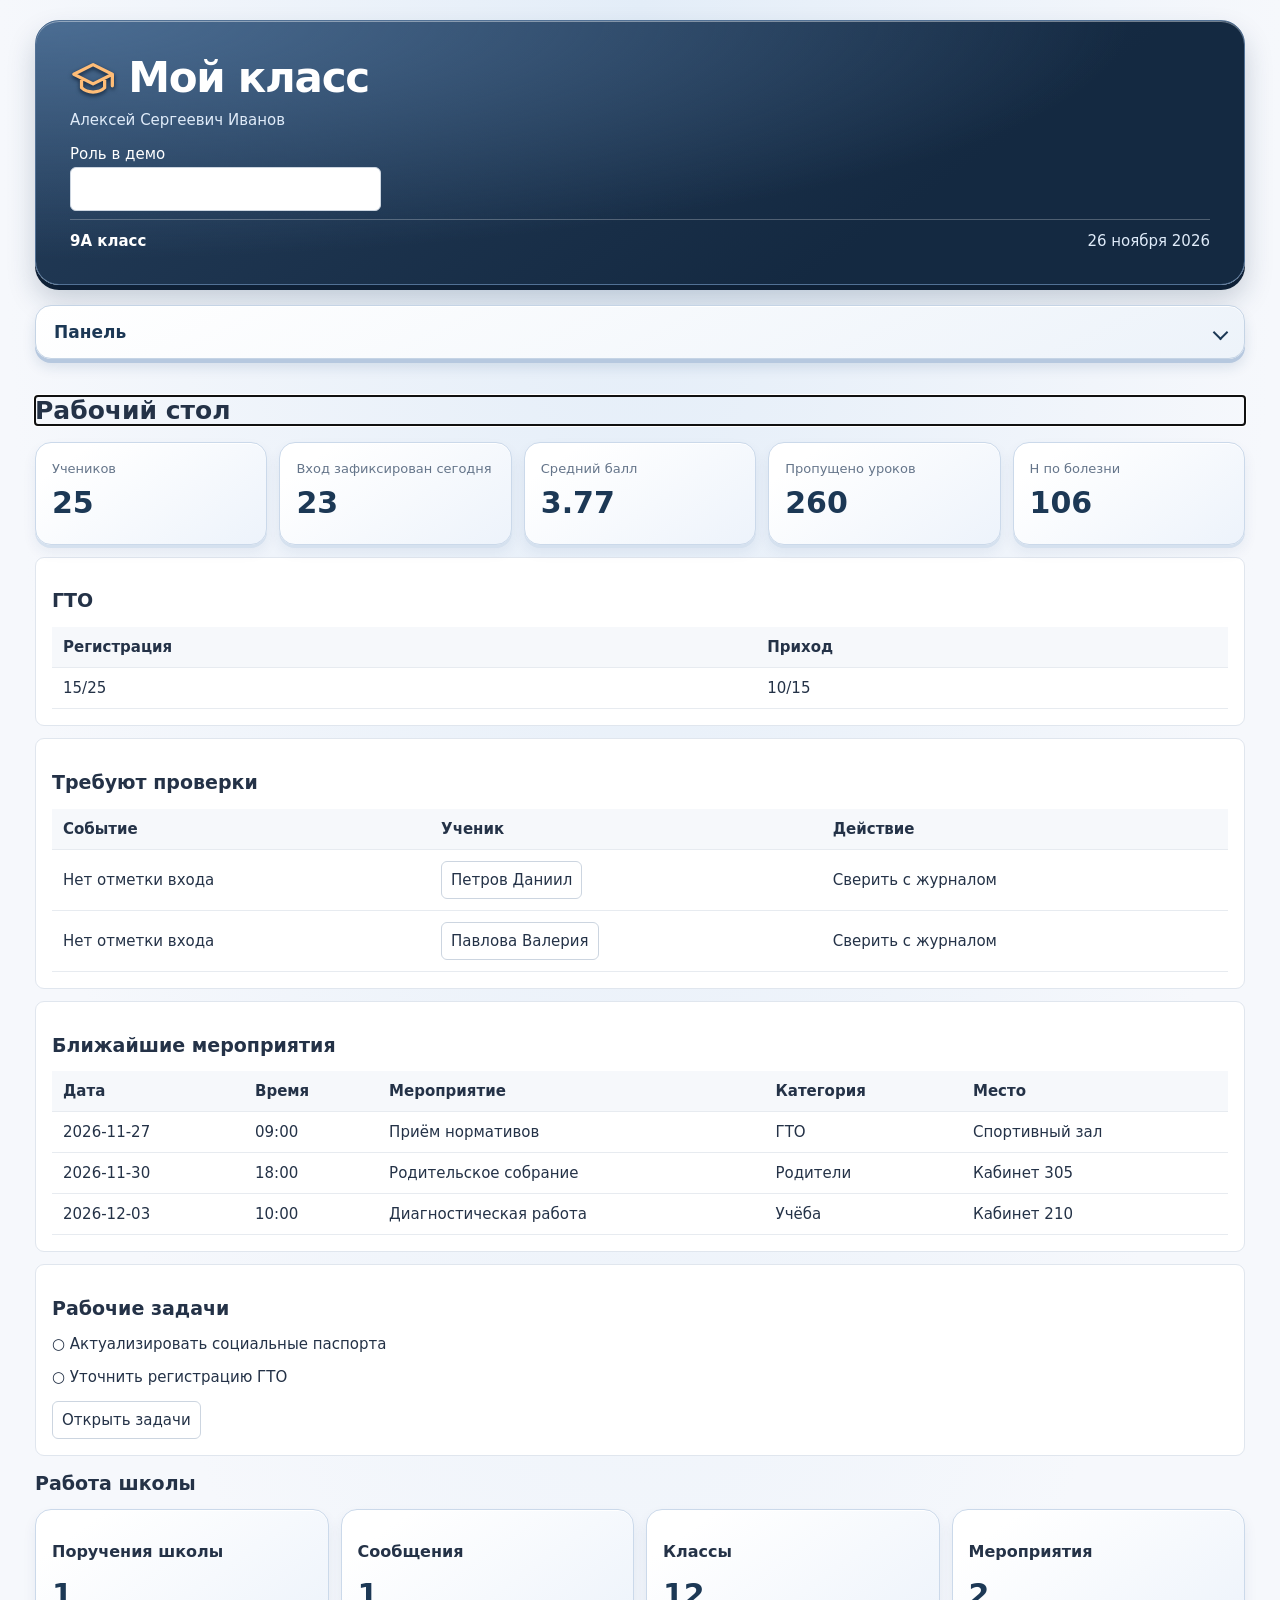
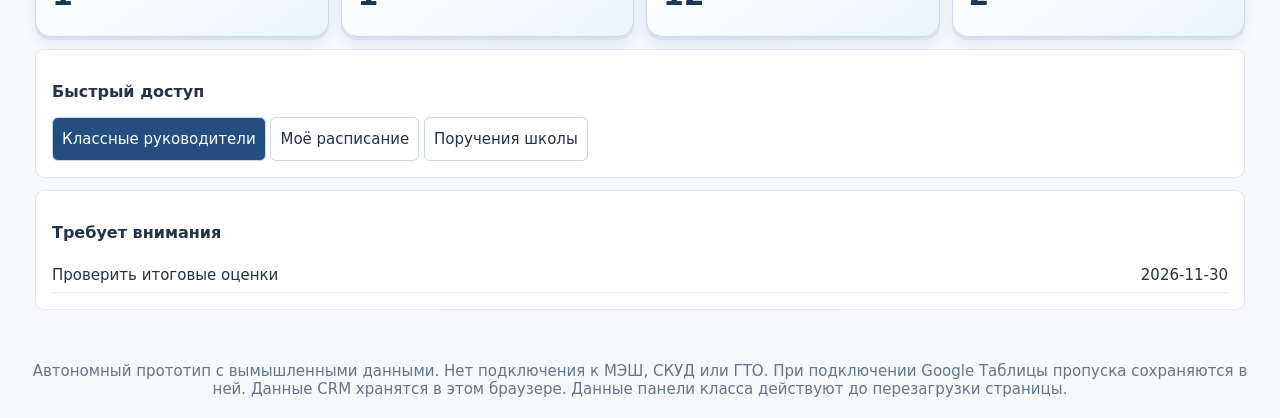
==== commit e9d5e656: "Keep teacher panel as shared base and add school sections to its menu" ====
--- a/classroom-demo.html
+++ b/classroom-demo.html
@@ -260,9 +260,11 @@
   social: ['Соц. паспорт', '<rect x="4" y="5" width="16" height="16" rx="3"/><path d="M8 3v4m8-4v4M8 19a4 4 0 0 1 8 0"/><circle cx="12" cy="12" r="2.3"/>'],
   digital: ['Цифр. паспорт', '<path d="M3 21h18M5 17v-3m5 3v-5m5 5v-4m5 4V8M4 11l5-5 4 3 7-6"/>'],
   gto: ['ГТО', '<path d="M7 4h10v6a5 5 0 0 1-10 0V4Zm0 2H3v2a4 4 0 0 0 4 4m10-6h4v2a4 4 0 0 1-4 4m-5 3v4m-4 1h8"/>'],
-  calendar: ['Календарь', '<rect x="3" y="5" width="18" height="16" rx="3"/><path d="M7 3v4m10-4v4M3 10h18m-13 4h1m3 0h1m3 0h1m-9 3h1m3 0h1"/>'],
-  tasks: ['Задачи', '<rect x="4" y="3" width="16" height="18" rx="3"/><path d="m7 9 1 1 2-2m3 1h4m-10 6 1 1 2-2m3 1h4"/>'],
+  calendar: ['Календарь класса', '<rect x="3" y="5" width="18" height="16" rx="3"/><path d="M7 3v4m10-4v4M3 10h18m-13 4h1m3 0h1m3 0h1m-9 3h1m3 0h1"/>'],
+  tasks: ['Личные задачи', '<rect x="4" y="3" width="16" height="18" rx="3"/><path d="m7 9 1 1 2-2m3 1h4m-10 6 1 1 2-2m3 1h4"/>'],
   passes: ['Пропуск', '<path d="M14 4H4v16h10M10 12h11m-4-4 4 4-4 4"/>'],
+  assignments: ['Поручения школы', '<rect x="4" y="3" width="16" height="18" rx="3"/><path d="m7 9 1 1 2-2m3 1h4m-10 6 1 1 2-2m3 1h4"/>'],
+  schoolCalendar: ['Календарь школы', '<rect x="3" y="5" width="18" height="16" rx="3"/><path d="M7 3v4m10-4v4M3 10h18"/>'],
   classes: ['Классы и педагоги', '<path d="M3 4h18v12H3zM8 21h8m-4-5v5"/>'],
   schedule: ['Расписание', '<rect x="3" y="4" width="18" height="17" rx="2"/><path d="M3 9h18m-9 3v4l3 2"/>'],
   chat: ['Сообщения', '<path d="M4 4h16v12H9l-5 4zM8 9h8m-8 3h5"/>'],
@@ -318,7 +320,7 @@
   SchoolCRM.changeRole(role);
   $('school-role').value = role;
   $('school-person').textContent = SchoolCRM.name();
-  $('school-scope').textContent = SchoolCRM.isTeacher() ? `${SchoolCRM.teacherClass} класс` : 'Школьная CRM';
+  $('school-scope').textContent = SchoolCRM.isTeacher() ? `${SchoolCRM.teacherClass} класс` : SchoolCRM.roles[role];
   go('home', true);
 }
 
@@ -331,14 +333,9 @@
   if (!SchoolCRM.canOpen(page)) page = 'home';
   renderNavigation();
   const crmContent = SchoolCRM.content(page);
-  const classroomPage = SchoolCRM.isTeacher() && ['home','students','social','digital','gto','calendar','tasks','reports','passes','profile'].includes(page);
-  if (!classroomPage) {
-    const heading = SchoolCRM.pages[page] || 'Рабочий стол';
-    $('main').innerHTML = `<h1 id="section-title" tabindex="-1">${heading}</h1><div class="crm-content">${crmContent}</div>`;
-    SchoolCRM.targets();
-    return;
-  }
-  let b=`<h1 id="section-title" tabindex="-1">${labels[page]||'Карточка ученика'}</h1>`;if(page==='home'){b+=`<div class="grid">${metric(P.length,'Учеников')}${metric(P.filter(p=>p.entry!=='—').length,'Вход зафиксирован сегодня')}${metric((sum(p=>p.avg)/25).toFixed(2),'Средний балл')}${metric(sum(p=>p.missed),'Пропущено уроков')}${metric(sum(p=>p.sick),'Н по болезни')}</div>`;b+=gtoOverview()+card('Требуют проверки',table(['Событие','Ученик','Действие'],P.filter(p=>p.entry==='—').map(p=>row(['Нет отметки входа',link(p),'Сверить с журналом']))));b+=card('Ближайшие мероприятия',eventList(events.filter(e=>e.date>='2026-11-26')))+card('Рабочие задачи',tasks.map(t=>`<p>${t.done?'✓':'○'} ${esc(t.title)}</p>`).join('')+'<button onclick="go(\'tasks\')">Открыть задачи</button>')}else if(['students','social','digital','gto'].includes(page)){if(page==='gto')b+=gtoOverview();b+=`<div class="tools"><input id="q" placeholder="Поиск по ФИО" value="${esc(q)}" oninput="q=this.value;render();document.getElementById('q').focus()"><select onchange="filter=this.value;render()">${[['all','Все ученики'],['sick','Есть Н по болезни'],['entry','Нет входа'],['gto','ГТО — нет регистрации'],['social','Паспорт требует обновления']].map(([k,v])=>`<option value="${k}" ${filter===k?'selected':''}>${v}</option>`).join('')}</select></div>`;let ps=P.filter(p=>p.name.toLowerCase().includes(q.toLowerCase())&&(filter==='all'||filter==='sick'&&p.sick>0||filter==='entry'&&p.entry==='—'||filter==='gto'&&!p.gtoRegistered||filter==='social'&&p.social!=='Актуален'));let heads=page==='social'?['Ученик','Актуальность','Дата проверки']:page==='gto'?['Ученик','Регистрация','Приход']:['Ученик','Средний балл','Пропуски','Н по болезни','Вход','Выход'];b+=card('Найдено: '+ps.length,table(heads,ps.map(p=>row(page==='social'?[p.name,status(p.social,p.social==='Актуален'?'good':'warn'),p.social==='Актуален'?'20.11.2026':'01.09.2026']:page==='gto'?[p.name,gtoRegistration(p),p.gtoArrived?'Да':'Нет']:[p.name,p.avg.toFixed(2),p.missed,p.sick,p.entry,p.exit],p.id))))}else if(page==='passes'){b+=renderPassList()}else if(page==='profile'){let p=P[pid];b+=`<button onclick="go('students')">← К списку</button><h2>${p.name} · 9А</h2><div class="tools">${[['digital','Цифровой паспорт'],['social','Социальный паспорт'],['gto','ГТО'],['notes','Заметки']].map(([k,v])=>`<button class="${tab===k?'active':''}" onclick="tab='${k}';render()">${v}</button>`).join('')}</div>`;if(tab==='digital'){b+=`<div class="grid">${metric(p.avg.toFixed(2),'Средний балл')}${metric(p.missed,'Пропущено уроков')}${metric(p.sick,'Н по болезни')}</div>`+card('Успеваемость за текущий период',table(['Предмет','Оценки','Средний','Н','Н по болезни'],p.grades.map(g=>row([g.s,g.g.join(' · '),(g.g.reduce((a,b)=>a+b,0)/g.g.length).toFixed(2),g.missed,g.sick]))))+card('Посещаемость уроков',`<p>По демонстрационному плану: 240 уроков. Посещено: ${240-p.missed}. Посещаемость: ${pct(240-p.missed,240)}%.</p>${bar(pct(240-p.missed,240))}`)+card('История проходов через СКУД',table(['Дата','Первый вход','Последний выход'],[row(['26.11.2026',p.entry,p.exit]),row(['25.11.2026','08:14','15:23']),row(['24.11.2026','08:09','15:19'])])+'<p class="muted">Отсутствие отметки прохода не доказывает отсутствие ученика на уроке.</p>')}else if(tab==='social'){b+=card('Социальные сведения (вымышленные)',`<p>Состав семьи: ${p.family}</p><p>Социальная поддержка: ${p.support}</p><p>Контакты представителей: не используются в демо</p><p>Актуальность: ${p.social}</p><button onclick="P[pid].social='Актуален';render()">Отметить проверенным</button><p class="muted">В реальной системе доступ только по полномочиям.</p>`)}else if(tab==='gto'){b+=card('ГТО',table(['Регистрация','Приход'],[row([
+  let b=`<h1 id="section-title" tabindex="-1">${SchoolCRM.pages[page]||labels[page]||'Карточка ученика'}</h1>`;if(page==='home'){if (SchoolCRM.isTeacher()) { b+=`<div class="grid">${metric(P.length,'Учеников')}${metric(P.filter(p=>p.entry!=='—').length,'Вход зафиксирован сегодня')}${metric((sum(p=>p.avg)/25).toFixed(2),'Средний балл')}${metric(sum(p=>p.missed),'Пропущено уроков')}${metric(sum(p=>p.sick),'Н по болезни')}</div>`;b+=gtoOverview()+card('Требуют проверки',table(['Событие','Ученик','Действие'],P.filter(p=>p.entry==='—').map(p=>row(['Нет отметки входа',link(p),'Сверить с журналом']))));b+=card('Ближайшие мероприятия',eventList(events.filter(e=>e.date>='2026-11-26')))+card('Рабочие задачи',tasks.map(t=>`<p>${t.done?'✓':'○'} ${esc(t.title)}</p>`).join('')+'<button onclick="go(\'tasks\')">Открыть задачи</button>')}
+b += `<section class="crm-content" aria-label="Работа школы"><h2>Работа школы</h2>${crmContent}</section>`;
+}else if(['students','social','digital','gto'].includes(page)){if(page==='gto')b+=gtoOverview();b+=`<div class="tools"><input id="q" placeholder="Поиск по ФИО" value="${esc(q)}" oninput="q=this.value;render();document.getElementById('q').focus()"><select onchange="filter=this.value;render()">${[['all','Все ученики'],['sick','Есть Н по болезни'],['entry','Нет входа'],['gto','ГТО — нет регистрации'],['social','Паспорт требует обновления']].map(([k,v])=>`<option value="${k}" ${filter===k?'selected':''}>${v}</option>`).join('')}</select></div>`;let ps=P.filter(p=>p.name.toLowerCase().includes(q.toLowerCase())&&(filter==='all'||filter==='sick'&&p.sick>0||filter==='entry'&&p.entry==='—'||filter==='gto'&&!p.gtoRegistered||filter==='social'&&p.social!=='Актуален'));let heads=page==='social'?['Ученик','Актуальность','Дата проверки']:page==='gto'?['Ученик','Регистрация','Приход']:['Ученик','Средний балл','Пропуски','Н по болезни','Вход','Выход'];b+=card('Найдено: '+ps.length,table(heads,ps.map(p=>row(page==='social'?[p.name,status(p.social,p.social==='Актуален'?'good':'warn'),p.social==='Актуален'?'20.11.2026':'01.09.2026']:page==='gto'?[p.name,gtoRegistration(p),p.gtoArrived?'Да':'Нет']:[p.name,p.avg.toFixed(2),p.missed,p.sick,p.entry,p.exit],p.id))))}else if(page==='passes'){b+=renderPassList()}else if(page==='profile'){let p=P[pid];b+=`<button onclick="go('students')">← К списку</button><h2>${p.name} · 9А</h2><div class="tools">${[['digital','Цифровой паспорт'],['social','Социальный паспорт'],['gto','ГТО'],['notes','Заметки']].map(([k,v])=>`<button class="${tab===k?'active':''}" onclick="tab='${k}';render()">${v}</button>`).join('')}</div>`;if(tab==='digital'){b+=`<div class="grid">${metric(p.avg.toFixed(2),'Средний балл')}${metric(p.missed,'Пропущено уроков')}${metric(p.sick,'Н по болезни')}</div>`+card('Успеваемость за текущий период',table(['Предмет','Оценки','Средний','Н','Н по болезни'],p.grades.map(g=>row([g.s,g.g.join(' · '),(g.g.reduce((a,b)=>a+b,0)/g.g.length).toFixed(2),g.missed,g.sick]))))+card('Посещаемость уроков',`<p>По демонстрационному плану: 240 уроков. Посещено: ${240-p.missed}. Посещаемость: ${pct(240-p.missed,240)}%.</p>${bar(pct(240-p.missed,240))}`)+card('История проходов через СКУД',table(['Дата','Первый вход','Последний выход'],[row(['26.11.2026',p.entry,p.exit]),row(['25.11.2026','08:14','15:23']),row(['24.11.2026','08:09','15:19'])])+'<p class="muted">Отсутствие отметки прохода не доказывает отсутствие ученика на уроке.</p>')}else if(tab==='social'){b+=card('Социальные сведения (вымышленные)',`<p>Состав семьи: ${p.family}</p><p>Социальная поддержка: ${p.support}</p><p>Контакты представителей: не используются в демо</p><p>Актуальность: ${p.social}</p><button onclick="P[pid].social='Актуален';render()">Отметить проверенным</button><p class="muted">В реальной системе доступ только по полномочиям.</p>`)}else if(tab==='gto'){b+=card('ГТО',table(['Регистрация','Приход'],[row([
   `<label>Регистрация <select onchange="setGtoRegistration(this.value==='yes')" aria-label="Регистрация ГТО">
     <option value="yes" ${p.gtoRegistered?'selected':''}>Да</option>
     <option value="no" ${!p.gtoRegistered?'selected':''}>Нет</option>
@@ -348,7 +345,8 @@
     <option value="yes" ${p.gtoArrived?'selected':''}>Да</option>
     <option value="no" ${!p.gtoArrived?'selected':''}>Нет</option>
   </select></label>`
-])]))}else b+=card('Рабочая заметка',`<textarea rows="5" oninput="P[pid].note=this.value" placeholder="Добавить заметку">${esc(p.note)}</textarea><p class="muted">Сохраняется в текущем сеансе.</p>`)}else if(page==='calendar'){let count=new Date(year,month+1,0).getDate(),offset=(new Date(year,month,1).getDay()+6)%7,iso=d=>`${year}-${String(month+1).padStart(2,'0')}-${String(d).padStart(2,'0')}`;b+=card('Календарь',`<div class="tools"><button onclick="shift(-1)">←</button><b>${new Date(year,month,1).toLocaleDateString('ru',{month:'long',year:'numeric'})}</b><button onclick="shift(1)">→</button></div><div class="calendar">${['Пн','Вт','Ср','Чт','Пт','Сб','Вс'].map(x=>`<b>${x}</b>`).join('')}${'<span></span>'.repeat(offset)}${Array.from({length:count},(_,i)=>`<button class="day ${events.some(e=>e.date===iso(i+1))?'event':''} ${date===iso(i+1)?'active':''}" onclick="date='${iso(i+1)}';render()">${i+1}${events.some(e=>e.date===iso(i+1))?' •':''}</button>`).join('')}</div>`)+card('Мероприятия '+date,eventList(events.filter(e=>e.date===date)))+card('Добавить мероприятие',`<form onsubmit="addEvent(event)"><label>Название <input name="title" required></label><label>Дата <input name="date" type="date" value="${date}" required></label><label>Время <input name="time" type="time" required></label><label>Категория <select name="type"><option>Учёба</option><option>ГТО</option><option>Родители</option><option>Спорт</option><option>Школа</option></select></label><label>Место <input name="place"></label><button class="primary">Добавить</button></form>`)}else if(page==='tasks'){b+=card('Список задач',tasks.map((t,i)=>`<label><input type="checkbox" ${t.done?'checked':''} onchange="tasks[${i}].done=this.checked;render()"> ${esc(t.title)}</label>`).join('')+`<form onsubmit="event.preventDefault();tasks.push({title:this.title.value,done:false});render()"><input name="title" required placeholder="Новая задача"><button>Добавить</button></form>`)}else{b+=`<div class="grid">${metric(sum(p=>p.missed),'Пропущено уроков')}${metric(sum(p=>p.sick),'Н по болезни')}${metric(P.filter(p=>p.social!=='Актуален').length,'Паспорта к обновлению')}</div>`+gtoOverview()+card('Средний балл по предметам',subjects.map((s,j)=>{let v=sum(p=>p.grades[j].g.reduce((a,b)=>a+b,0)/5)/25;return `<p>${s} — ${v.toFixed(2)}</p>${bar(v/5*100)}`}).join(''))+card('Сводный реестр',`<button onclick="download()">Выгрузить CSV для Excel</button>`)}if (['calendar', 'tasks'].includes(page)) b += `<section class="crm-content" aria-label="${page === 'tasks' ? 'Поручения школы' : 'Календарь школы'}"><h2>${page === 'tasks' ? 'Поручения школы' : 'Календарь школы'}</h2>${crmContent}</section>`;
-$('main').innerHTML=b;document.querySelectorAll('tr[data-id]').forEach(r=>r.onclick=()=>openP(+r.dataset.id))}function eventList(es){return es.length?table(['Дата','Время','Мероприятие','Категория','Место'],es.slice().sort((a,b)=>(a.date+a.time).localeCompare(b.date+b.time)).map(e=>row([esc(e.date),esc(e.time),esc(e.title),esc(e.type),esc(e.place)]))):'<p>Мероприятий нет</p>'}function shift(n){let d=new Date(year,month+n,1);year=d.getFullYear();month=d.getMonth();render()}function addEvent(e){e.preventDefault();let x=Object.fromEntries(new FormData(e.target));events.push(x);date=x.date;let d=new Date(date+'T12:00:00');year=d.getFullYear();month=d.getMonth();render()}function download(){if(!SchoolCRM.isTeacher())return;let csv='\ufeffУченик;Средний балл;Пропуски;Н по болезни;Вход;Выход;ГТО — Регистрация;ГТО — Приход\n'+P.map(p=>[p.name,p.avg.toFixed(2).replace('.',','),p.missed,p.sick,p.entry,p.exit,gtoRegistration(p),p.gtoArrived?'Да':'Нет'].join(';')).join('\n');let a=document.createElement('a');a.href=URL.createObjectURL(new Blob([csv],{type:'text/csv;charset=utf-8'}));a.download='9A-demo.csv';a.click();URL.revokeObjectURL(a.href)}$('school-role').innerHTML = Object.entries(SchoolCRM.roles).map(([key, label]) => `<option value="${key}">${label}</option>`).join('');
+])]))}else b+=card('Рабочая заметка',`<textarea rows="5" oninput="P[pid].note=this.value" placeholder="Добавить заметку">${esc(p.note)}</textarea><p class="muted">Сохраняется в текущем сеансе.</p>`)}else if(page==='calendar'){let count=new Date(year,month+1,0).getDate(),offset=(new Date(year,month,1).getDay()+6)%7,iso=d=>`${year}-${String(month+1).padStart(2,'0')}-${String(d).padStart(2,'0')}`;b+=card('Календарь',`<div class="tools"><button onclick="shift(-1)">←</button><b>${new Date(year,month,1).toLocaleDateString('ru',{month:'long',year:'numeric'})}</b><button onclick="shift(1)">→</button></div><div class="calendar">${['Пн','Вт','Ср','Чт','Пт','Сб','Вс'].map(x=>`<b>${x}</b>`).join('')}${'<span></span>'.repeat(offset)}${Array.from({length:count},(_,i)=>`<button class="day ${events.some(e=>e.date===iso(i+1))?'event':''} ${date===iso(i+1)?'active':''}" onclick="date='${iso(i+1)}';render()">${i+1}${events.some(e=>e.date===iso(i+1))?' •':''}</button>`).join('')}</div>`)+card('Мероприятия '+date,eventList(events.filter(e=>e.date===date)))+card('Добавить мероприятие',`<form onsubmit="addEvent(event)"><label>Название <input name="title" required></label><label>Дата <input name="date" type="date" value="${date}" required></label><label>Время <input name="time" type="time" required></label><label>Категория <select name="type"><option>Учёба</option><option>ГТО</option><option>Родители</option><option>Спорт</option><option>Школа</option></select></label><label>Место <input name="place"></label><button class="primary">Добавить</button></form>`)}else if(page==='tasks'){b+=card('Список задач',tasks.map((t,i)=>`<label><input type="checkbox" ${t.done?'checked':''} onchange="tasks[${i}].done=this.checked;render()"> ${esc(t.title)}</label>`).join('')+`<form onsubmit="event.preventDefault();tasks.push({title:this.title.value,done:false});render()"><input name="title" required placeholder="Новая задача"><button>Добавить</button></form>`)}else if(Object.hasOwn(SchoolCRM.pages, page)){
+b += `<section class="crm-content" aria-label="${SchoolCRM.pages[page]}">${crmContent}</section>`;
+}else{b+=`<div class="grid">${metric(sum(p=>p.missed),'Пропущено уроков')}${metric(sum(p=>p.sick),'Н по болезни')}${metric(P.filter(p=>p.social!=='Актуален').length,'Паспорта к обновлению')}</div>`+gtoOverview()+card('Средний балл по предметам',subjects.map((s,j)=>{let v=sum(p=>p.grades[j].g.reduce((a,b)=>a+b,0)/5)/25;return `<p>${s} — ${v.toFixed(2)}</p>${bar(v/5*100)}`}).join(''))+card('Сводный реестр',`<button onclick="download()">Выгрузить CSV для Excel</button>`)}$('main').innerHTML=b;SchoolCRM.targets();document.querySelectorAll('tr[data-id]').forEach(r=>r.onclick=()=>openP(+r.dataset.id))}function eventList(es){return es.length?table(['Дата','Время','Мероприятие','Категория','Место'],es.slice().sort((a,b)=>(a.date+a.time).localeCompare(b.date+b.time)).map(e=>row([esc(e.date),esc(e.time),esc(e.title),esc(e.type),esc(e.place)]))):'<p>Мероприятий нет</p>'}function shift(n){let d=new Date(year,month+n,1);year=d.getFullYear();month=d.getMonth();render()}function addEvent(e){e.preventDefault();let x=Object.fromEntries(new FormData(e.target));events.push(x);date=x.date;let d=new Date(date+'T12:00:00');year=d.getFullYear();month=d.getMonth();render()}function download(){if(!SchoolCRM.isTeacher())return;let csv='\ufeffУченик;Средний балл;Пропуски;Н по болезни;Вход;Выход;ГТО — Регистрация;ГТО — Приход\n'+P.map(p=>[p.name,p.avg.toFixed(2).replace('.',','),p.missed,p.sick,p.entry,p.exit,gtoRegistration(p),p.gtoArrived?'Да':'Нет'].join(';')).join('\n');let a=document.createElement('a');a.href=URL.createObjectURL(new Blob([csv],{type:'text/csv;charset=utf-8'}));a.download='9A-demo.csv';a.click();URL.revokeObjectURL(a.href)}$('school-role').innerHTML = Object.entries(SchoolCRM.roles).map(([key, label]) => `<option value="${key}">${label}</option>`).join('');
 initializePasses();
 changeSchoolRole('teacher');</script></html>
